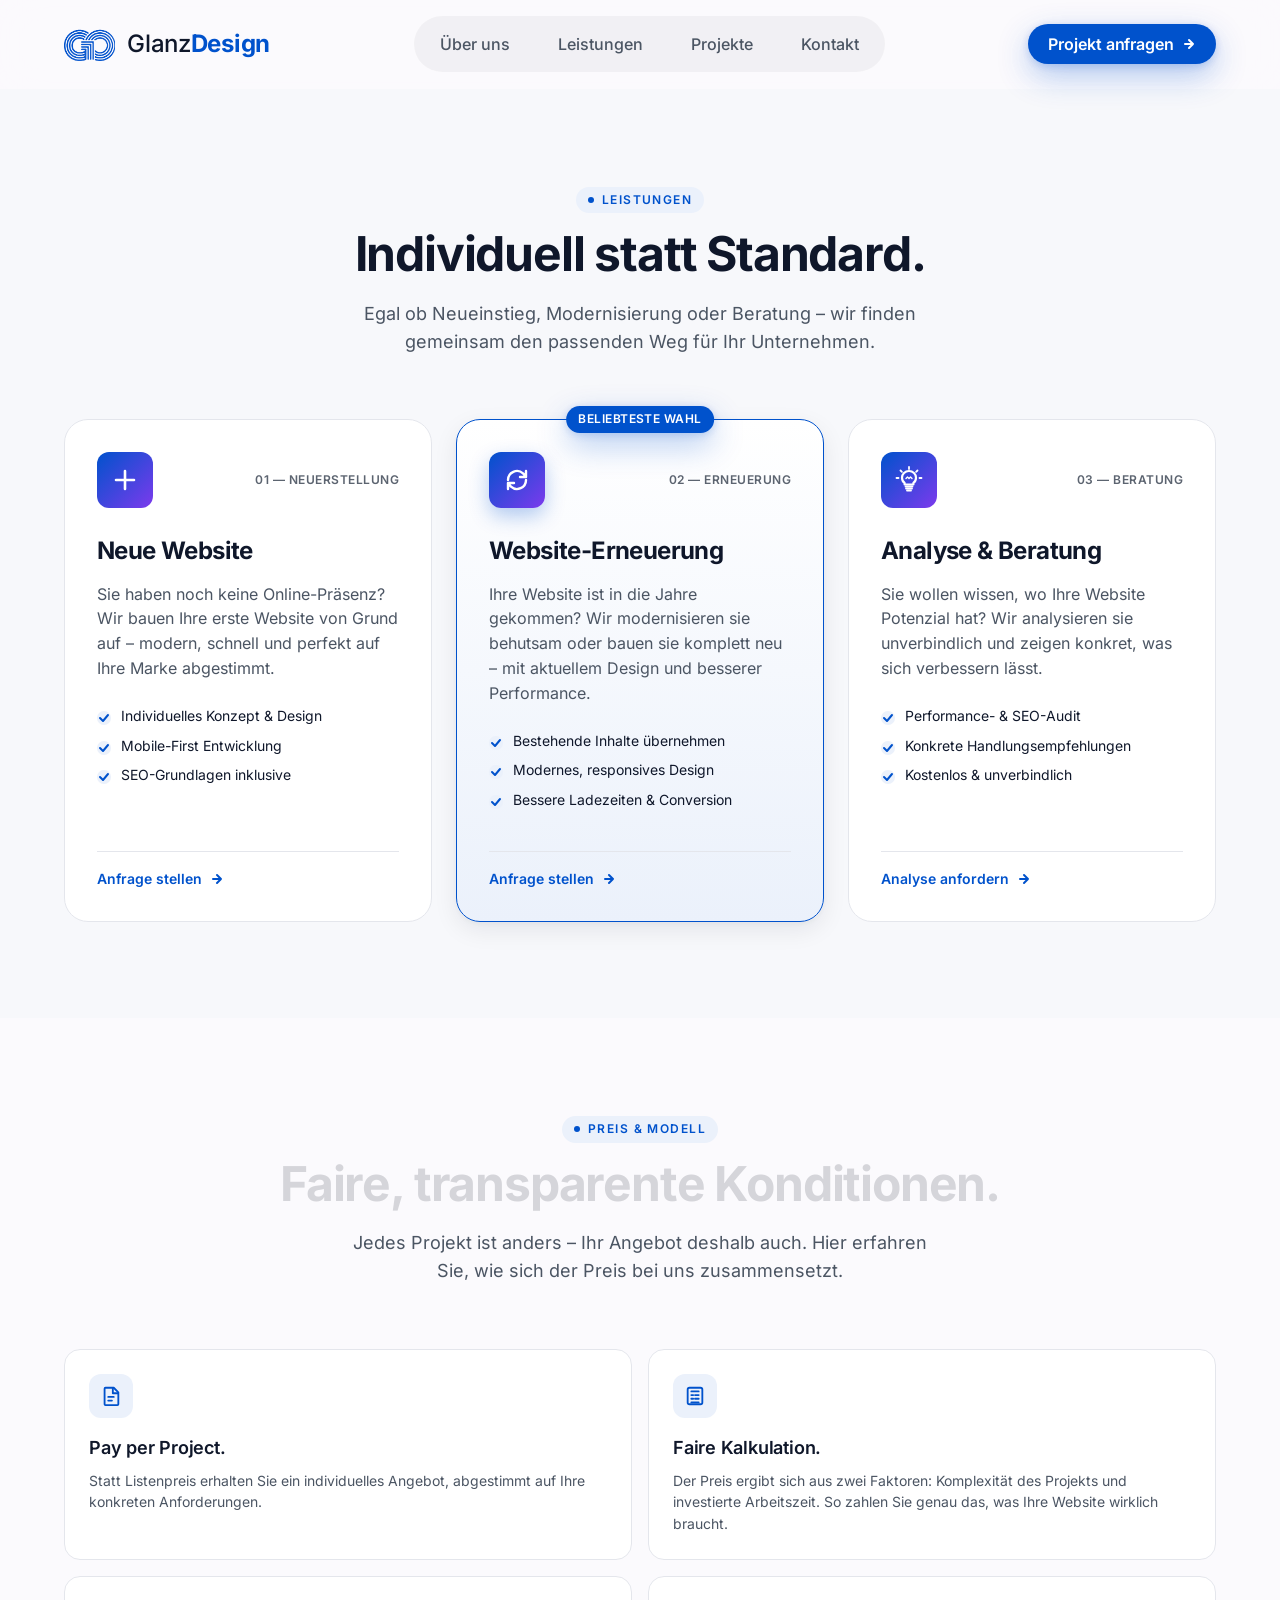
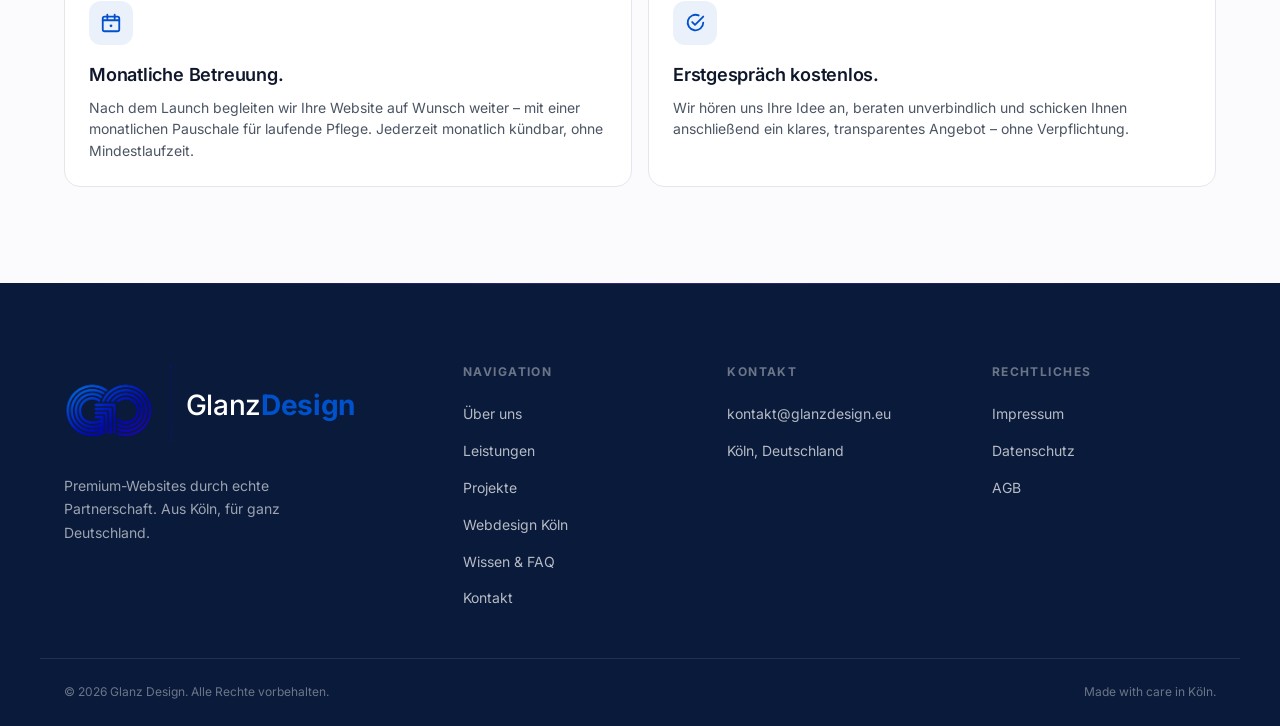
==== leistungen.html @ c3a8ea25 "Mobile-Navi: Burger morpht flüssig zu X (3 Balken), Links blenden ohne Staffelung gemeinsam ein - Bu" ====
<!DOCTYPE html>
<html lang="de">
<head>
    <meta charset="UTF-8">
    <meta name="viewport" content="width=device-width, initial-scale=1.0">
    <meta name="theme-color" content="#0052CC">
    <title>Webdesign-Leistungen aus Köln – Neue Website, Relaunch, Beratung | Glanz Design</title>
    <meta name="description" content="Unsere Leistungen für Ihre Website: Neuerstellung, Erneuerung und Beratung. Webdesign aus Köln, Pay-per-Project mit fairer, transparenter Kalkulation.">
    <link rel="canonical" href="https://glanzdesign.eu/leistungen.html">
    <meta property="og:title" content="Webdesign-Leistungen aus Köln | Glanz Design">
    <meta property="og:description" content="Pay-per-Project Webdesign aus Köln. Individuelle Angebote, faire Kalkulation, monatliche Betreuung nach Launch.">
    <meta property="og:type" content="website">
    <meta property="og:locale" content="de_DE">
    <meta property="og:url" content="https://glanzdesign.eu/leistungen.html">
    <meta property="og:site_name" content="Glanz Design">
    <meta property="og:image" content="https://glanzdesign.eu/assets/images/logo.png">
    <meta name="twitter:card" content="summary">
    <meta name="twitter:title" content="Webdesign-Leistungen aus Köln | Glanz Design">
    <meta name="twitter:image" content="https://glanzdesign.eu/assets/images/logo.png">

    <link rel="preload" as="font" type="font/woff2" href="assets/fonts/inter-latin.woff2" crossorigin>
    <link rel="preload" as="font" type="font/woff2" href="assets/fonts/fraunces-latin.woff2" crossorigin>
    <link rel="icon" type="image/png" href="assets/images/logo.png">
    <link rel="apple-touch-icon" href="assets/images/logo.png">

    <script>
      // Preloader-Skip: hält die Index frei vom is-loading-Flash bei Rück-Navigation.
      try {
        if (sessionStorage.getItem('glanz-preloader-shown') === '1') {
          document.documentElement.classList.add('preloader-skip');
        }
      } catch (_) {}
    </script>

    <link rel="stylesheet" href="assets/css/main.css?v=30">

    <noscript>
        <style>
          .reveal { opacity: 1; transform: none; }
        </style>
    </noscript>

    <script type="application/ld+json">
    {
      "@context": "https://schema.org",
      "@type": "ProfessionalService",
      "@id": "https://glanzdesign.eu/#business",
      "name": "Glanz Design",
      "alternateName": "Glanz Design – Webdesign Köln",
      "url": "https://glanzdesign.eu/",
      "logo": "https://glanzdesign.eu/assets/images/logo.png",
      "image": "https://glanzdesign.eu/assets/images/logo.png",
      "telephone": "+4917673972184",
      "email": "kontakt@glanzdesign.eu",
      "description": "Webdesign-Agentur aus Köln für Restaurants, Arztpraxen, Handwerker und Dienstleister. Wir gestalten Websites, die wirklich funktionieren.",
      "address": {
        "@type": "PostalAddress",
        "streetAddress": "Marsdorfer Str. 34",
        "postalCode": "50858",
        "addressLocality": "Köln",
        "addressRegion": "NRW",
        "addressCountry": "DE"
      },
      "geo": {
        "@type": "GeoCoordinates",
        "latitude": 50.9281,
        "longitude": 6.8392
      },
      "areaServed": [
        { "@type": "City", "name": "Köln" },
        {
          "@type": "GeoCircle",
          "geoMidpoint": { "@type": "GeoCoordinates", "latitude": 50.9375, "longitude": 6.9603 },
          "geoRadius": "40000"
        }
      ],
      "openingHoursSpecification": {
        "@type": "OpeningHoursSpecification",
        "dayOfWeek": ["Monday", "Tuesday", "Wednesday", "Thursday", "Friday"],
        "opens": "08:00",
        "closes": "18:00"
      },
      "founder": { "@type": "Person", "name": "Johann Glanert" },
      "knowsLanguage": "de",
      "priceRange": "€€",
      "knowsAbout": ["Webdesign", "Website-Entwicklung", "Website-Erneuerung", "Responsive Webdesign", "SEO", "Local SEO", "Performance-Optimierung"]
    }
    </script>

    <script type="application/ld+json">
    {
      "@context": "https://schema.org",
      "@type": "BreadcrumbList",
      "itemListElement": [
        { "@type": "ListItem", "position": 1, "name": "Startseite", "item": "https://glanzdesign.eu/" },
        { "@type": "ListItem", "position": 2, "name": "Leistungen", "item": "https://glanzdesign.eu/leistungen.html" }
      ]
    }
    </script>
</head>
<body data-theme-scope data-theme-mode="light">
    <a class="skip-link" href="#main">Zum Inhalt springen</a>

    <!-- HEADER -->
    <header id="site-header" class="site-header" role="banner">
        <div class="shell site-header__inner">
            <a href="index.html#hero" class="site-header__logo" aria-label="Glanz Design – Startseite">
                <span class="site-header__logo-mark" aria-hidden="true">
                    <img src="assets/images/logo-header.png" alt="" width="742" height="697" decoding="async">
                </span>
                <span class="site-header__logo-text">Glanz<strong>Design</strong></span>
            </a>

            <nav class="site-header__nav" aria-label="Hauptnavigation">
                <ul class="site-header__nav-list" role="list">
                    <li><a href="ueber-uns.html" class="site-header__nav-link">Über uns</a></li>
                    <li><a href="leistungen.html" class="site-header__nav-link" aria-current="page">Leistungen</a></li>
                    <li><a href="projekte.html" class="site-header__nav-link">Projekte</a></li>
                    <li><a href="index.html#kontakt" class="site-header__nav-link">Kontakt</a></li>
                </ul>
            </nav>

            <div class="site-header__actions">
                <a href="termin.html" class="btn btn--primary btn--sm">
                    Projekt anfragen
                    <svg width="14" height="14" viewBox="0 0 14 14" fill="none" aria-hidden="true">
                        <path d="M3 7h8m0 0L7 3m4 4l-4 4" stroke="currentColor" stroke-width="2" stroke-linecap="round" stroke-linejoin="round"/>
                    </svg>
                </a>
                <button type="button" class="site-header__hamburger" aria-label="Menü öffnen" aria-expanded="false" aria-controls="mobile-nav">
                    <span class="site-header__hamburger-line" aria-hidden="true"></span>
                    <span class="site-header__hamburger-line" aria-hidden="true"></span>
                    <span class="site-header__hamburger-line" aria-hidden="true"></span>
                </button>
            </div>
        </div>
    </header>

    <nav id="mobile-nav" class="mobile-nav" aria-label="Mobile Navigation" aria-hidden="true">
        <ul class="mobile-nav__list" role="list">
            <li><a href="ueber-uns.html" class="mobile-nav__link">Über uns</a></li>
            <li><a href="leistungen.html" class="mobile-nav__link" aria-current="page">Leistungen</a></li>
            <li><a href="projekte.html" class="mobile-nav__link">Projekte</a></li>
            <li><a href="index.html#kontakt" class="mobile-nav__link">Kontakt</a></li>
            <li><a href="termin.html" class="btn btn--primary mobile-nav__cta">Projekt anfragen</a></li>
        </ul>
    </nav>

    <main id="main">

    <!-- LEISTUNGEN -->
    <section id="leistungen" class="section services">
        <div class="shell">
            <div class="section__header reveal">
                <span class="section__eyebrow">Leistungen</span>
                <h1 class="section__title">Individuell statt Standard.</h1>
                <p class="section__subtitle">
                    Egal ob Neueinstieg, Modernisierung oder Beratung – wir finden gemeinsam
                    den passenden Weg für Ihr Unternehmen.
                </p>
            </div>

            <div class="services__grid">
                <article class="service-card reveal">
                    <div class="service-card__top">
                        <div class="service-card__icon" aria-hidden="true">
                            <svg width="28" height="28" viewBox="0 0 28 28" fill="none">
                                <path d="M14 5 V23 M5 14 H23" stroke="currentColor" stroke-width="2.6" stroke-linecap="round"/>
                            </svg>
                        </div>
                        <span class="service-card__tag">01 — Neuerstellung</span>
                    </div>
                    <h3 class="service-card__title">Neue Website</h3>
                    <p class="service-card__desc">
                        Sie haben noch keine Online-Präsenz? Wir bauen Ihre erste Website
                        von Grund auf – modern, schnell und perfekt auf Ihre Marke abgestimmt.
                    </p>
                    <ul class="service-card__list">
                        <li>Individuelles Konzept &amp; Design</li>
                        <li>Mobile-First Entwicklung</li>
                        <li>SEO-Grundlagen inklusive</li>
                    </ul>
                    <a href="termin.html" class="service-card__link">
                        Anfrage stellen
                        <svg width="14" height="14" viewBox="0 0 14 14" fill="none" aria-hidden="true">
                            <path d="M3 7h8m0 0L7 3m4 4l-4 4" stroke="currentColor" stroke-width="2" stroke-linecap="round" stroke-linejoin="round"/>
                        </svg>
                    </a>
                </article>

                <article class="service-card service-card--featured reveal reveal--delay-1">
                    <div class="service-card__featured-tag">Beliebteste Wahl</div>
                    <div class="service-card__top">
                        <div class="service-card__icon" aria-hidden="true">
                            <svg width="28" height="28" viewBox="0 0 28 28" fill="none">
                                <path d="M5 14a9 9 0 0115-6.7L23 11M23 5v6h-6" stroke="currentColor" stroke-width="2.4" stroke-linecap="round" stroke-linejoin="round"/>
                                <path d="M23 14a9 9 0 01-15 6.7L5 17m0 6v-6h6" stroke="currentColor" stroke-width="2.4" stroke-linecap="round" stroke-linejoin="round"/>
                            </svg>
                        </div>
                        <span class="service-card__tag">02 — Erneuerung</span>
                    </div>
                    <h3 class="service-card__title">Website-Erneuerung</h3>
                    <p class="service-card__desc">
                        Ihre Website ist in die Jahre gekommen? Wir modernisieren sie behutsam
                        oder bauen sie komplett neu – mit aktuellem Design und besserer Performance.
                    </p>
                    <ul class="service-card__list">
                        <li>Bestehende Inhalte übernehmen</li>
                        <li>Modernes, responsives Design</li>
                        <li>Bessere Ladezeiten &amp; Conversion</li>
                    </ul>
                    <a href="termin.html" class="service-card__link">
                        Anfrage stellen
                        <svg width="14" height="14" viewBox="0 0 14 14" fill="none" aria-hidden="true">
                            <path d="M3 7h8m0 0L7 3m4 4l-4 4" stroke="currentColor" stroke-width="2" stroke-linecap="round" stroke-linejoin="round"/>
                        </svg>
                    </a>
                </article>

                <article class="service-card reveal reveal--delay-2">
                    <div class="service-card__top">
                        <div class="service-card__icon" aria-hidden="true">
                            <svg width="28" height="28" viewBox="0 0 28 28" fill="none">
                                <path d="M14 1 V3" stroke="currentColor" stroke-width="1.8" stroke-linecap="round"/>
                                <path d="M5.5 4.5 L6.9 5.9" stroke="currentColor" stroke-width="1.8" stroke-linecap="round"/>
                                <path d="M22.5 4.5 L21.1 5.9" stroke="currentColor" stroke-width="1.8" stroke-linecap="round"/>
                                <path d="M1.5 12 H3.5" stroke="currentColor" stroke-width="1.8" stroke-linecap="round"/>
                                <path d="M26.5 12 H24.5" stroke="currentColor" stroke-width="1.8" stroke-linecap="round"/>
                                <path d="M14 5 C10 5 7 8 7 11.7 C7 14 8 15.8 9.6 17 V18.5 H18.4 V17 C20 15.8 21 14 21 11.7 C21 8 18 5 14 5 Z" stroke="currentColor" stroke-width="2.2" stroke-linejoin="round" stroke-linecap="round"/>
                                <path d="M11 12.5 L12.5 11 L14 12.5 L15.5 11 L17 12.5" stroke="currentColor" stroke-width="1.4" stroke-linecap="round" stroke-linejoin="round"/>
                                <path d="M10.5 20.5 H17.5" stroke="currentColor" stroke-width="1.8" stroke-linecap="round"/>
                                <path d="M11 22.5 H17" stroke="currentColor" stroke-width="1.8" stroke-linecap="round"/>
                                <path d="M12 24.5 H16" stroke="currentColor" stroke-width="1.8" stroke-linecap="round"/>
                            </svg>
                        </div>
                        <span class="service-card__tag">03 — Beratung</span>
                    </div>
                    <h3 class="service-card__title">Analyse &amp; Beratung</h3>
                    <p class="service-card__desc">
                        Sie wollen wissen, wo Ihre Website Potenzial hat? Wir analysieren
                        sie unverbindlich und zeigen konkret, was sich verbessern lässt.
                    </p>
                    <ul class="service-card__list">
                        <li>Performance- &amp; SEO-Audit</li>
                        <li>Konkrete Handlungsempfehlungen</li>
                        <li>Kostenlos &amp; unverbindlich</li>
                    </ul>
                    <a href="termin.html" class="service-card__link">
                        Analyse anfordern
                        <svg width="14" height="14" viewBox="0 0 14 14" fill="none" aria-hidden="true">
                            <path d="M3 7h8m0 0L7 3m4 4l-4 4" stroke="currentColor" stroke-width="2" stroke-linecap="round" stroke-linejoin="round"/>
                        </svg>
                    </a>
                </article>
            </div>
        </div>
    </section>

    <!-- PREIS & MODELL -->
    <section id="preise" class="section about">
        <div class="shell">
            <div class="section__header reveal">
                <span class="section__eyebrow">Preis &amp; Modell</span>
                <h2 class="section__title">Faire, transparente Konditionen.</h2>
                <p class="section__subtitle">
                    Jedes Projekt ist anders – Ihr Angebot deshalb auch. Hier erfahren Sie,
                    wie sich der Preis bei uns zusammensetzt.
                </p>
            </div>

            <ul class="values" role="list">
                <li class="values__item reveal">
                    <div class="values__icon" aria-hidden="true">
                        <svg width="22" height="22" viewBox="0 0 24 24" fill="none">
                            <path d="M6 3h9l5 5v13a1 1 0 0 1-1 1H6a1 1 0 0 1-1-1V4a1 1 0 0 1 1-1z" stroke="currentColor" stroke-width="2" stroke-linejoin="round"/>
                            <path d="M14 3v6h6" stroke="currentColor" stroke-width="2" stroke-linejoin="round"/>
                            <path d="M9 13h6M9 17h4" stroke="currentColor" stroke-width="2" stroke-linecap="round"/>
                        </svg>
                    </div>
                    <h3 class="values__title">Pay per Project.</h3>
                    <p class="values__text">
                        Statt Listenpreis erhalten Sie ein individuelles Angebot, abgestimmt
                        auf Ihre konkreten Anforderungen.
                    </p>
                </li>
                <li class="values__item reveal reveal--delay-1">
                    <div class="values__icon" aria-hidden="true">
                        <svg width="22" height="22" viewBox="0 0 24 24" fill="none">
                            <rect x="4" y="3" width="16" height="18" rx="2" stroke="currentColor" stroke-width="2"/>
                            <path d="M8 7h8M8 11h2M12 11h4M8 15h2M12 15h4M8 19h8" stroke="currentColor" stroke-width="2" stroke-linecap="round"/>
                        </svg>
                    </div>
                    <h3 class="values__title">Faire Kalkulation.</h3>
                    <p class="values__text">
                        Der Preis ergibt sich aus zwei Faktoren: Komplexität des Projekts
                        und investierte Arbeitszeit. So zahlen Sie genau das, was Ihre
                        Website wirklich braucht.
                    </p>
                </li>
                <li class="values__item reveal reveal--delay-1">
                    <div class="values__icon" aria-hidden="true">
                        <svg width="22" height="22" viewBox="0 0 24 24" fill="none">
                            <rect x="3" y="5" width="18" height="16" rx="2" stroke="currentColor" stroke-width="2"/>
                            <path d="M3 9h18M8 3v4M16 3v4" stroke="currentColor" stroke-width="2" stroke-linecap="round"/>
                            <circle cx="12" cy="15" r="1.5" fill="currentColor"/>
                        </svg>
                    </div>
                    <h3 class="values__title">Monatliche Betreuung.</h3>
                    <p class="values__text">
                        Nach dem Launch begleiten wir Ihre Website auf Wunsch weiter – mit
                        einer monatlichen Pauschale für laufende Pflege. Jederzeit monatlich
                        kündbar, ohne Mindestlaufzeit.
                    </p>
                </li>
                <li class="values__item reveal reveal--delay-2">
                    <div class="values__icon" aria-hidden="true">
                        <svg width="22" height="22" viewBox="0 0 24 24" fill="none">
                            <path d="M21 11.5a8.5 8.5 0 1 1-5-7.75" stroke="currentColor" stroke-width="2" stroke-linecap="round"/>
                            <path d="M9 11l3 3 9-9" stroke="currentColor" stroke-width="2" stroke-linecap="round" stroke-linejoin="round"/>
                        </svg>
                    </div>
                    <h3 class="values__title">Erstgespräch kostenlos.</h3>
                    <p class="values__text">
                        Wir hören uns Ihre Idee an, beraten unverbindlich und schicken Ihnen
                        anschließend ein klares, transparentes Angebot – ohne Verpflichtung.
                    </p>
                </li>
            </ul>
        </div>
    </section>

    </main>

    <!-- FOOTER -->
    <footer id="site-footer" class="site-footer" role="contentinfo">
        <div class="shell site-footer__inner">
            <div class="site-footer__brand">
                <a href="index.html#hero" class="site-header__logo site-header__logo--footer" aria-label="Glanz Design – Startseite">
                    <span class="site-header__logo-mark" aria-hidden="true">
                        <img src="assets/images/logo.png" alt="" width="975" height="747" decoding="async">
                    </span>
                    <span class="site-header__logo-text">Glanz<strong>Design</strong></span>
                </a>
                <p class="site-footer__tagline">
                    Premium-Websites durch echte Partnerschaft. Aus Köln, für ganz Deutschland.
                </p>
            </div>

            <nav class="site-footer__nav" aria-label="Footer Navigation">
                <h3 class="site-footer__heading">Navigation</h3>
                <ul class="site-footer__list">
                    <li><a href="ueber-uns.html" class="site-footer__link">Über uns</a></li>
                    <li><a href="leistungen.html" class="site-footer__link">Leistungen</a></li>
                    <li><a href="projekte.html" class="site-footer__link">Projekte</a></li>
                    <li><a href="webdesign-koeln.html" class="site-footer__link">Webdesign Köln</a></li>
                    <li><a href="wissen.html" class="site-footer__link">Wissen &amp; FAQ</a></li>
                    <li><a href="index.html#kontakt" class="site-footer__link">Kontakt</a></li>
                </ul>
            </nav>

            <div class="site-footer__contact">
                <h3 class="site-footer__heading">Kontakt</h3>
                <ul class="site-footer__list">
                    <li>
                        <a href="mailto:kontakt@glanzdesign.eu" class="site-footer__link">
                            kontakt@glanzdesign.eu
                        </a>
                    </li>
                    <li><span class="site-footer__text">Köln, Deutschland</span></li>
                </ul>
            </div>

            <div class="site-footer__legal-col">
                <h3 class="site-footer__heading">Rechtliches</h3>
                <ul class="site-footer__list">
                    <li><a href="legal/impressum.html" class="site-footer__link">Impressum</a></li>
                    <li><a href="legal/datenschutz.html" class="site-footer__link">Datenschutz</a></li>
                    <li><a href="legal/agb.html" class="site-footer__link">AGB</a></li>
                </ul>
            </div>
        </div>

        <div class="site-footer__bottom">
            <div class="shell site-footer__bottom-inner">
                <p class="site-footer__copyright">
                    &copy; <span id="footer-year"></span> Glanz Design. Alle Rechte vorbehalten.
                </p>
                <p class="site-footer__credit">
                    Made with care in Köln.
                </p>
            </div>
        </div>
    </footer>

    <script src="assets/js/lenis.min.js?v=1" defer></script>
    <script src="assets/js/site.js?v=21" defer></script>
</body>
</html>
---- assets/css/main.css ----
/* ═══════════════════════════════════════════════════════════════════════ */
/* GLANZ DESIGN – Main Stylesheet                                          */
/* ═══════════════════════════════════════════════════════════════════════ */

/* Self-hosted fonts (DSGVO: keine externe Google-Fonts-Anbindung). */
@font-face {
  font-family: 'Inter';
  font-style: normal;
  font-weight: 100 900;
  font-display: swap;
  src: url('../fonts/inter-latin.woff2') format('woff2');
  unicode-range: U+0000-00FF, U+0131, U+0152-0153, U+02BB-02BC, U+02C6, U+02DA, U+02DC, U+0304, U+0308, U+0329, U+2000-206F, U+20AC, U+2122, U+2191, U+2193, U+2212, U+2215, U+FEFF, U+FFFD;
}
@font-face {
  font-family: 'Fraunces';
  font-style: normal;
  font-weight: 100 900;
  font-display: swap;
  src: url('../fonts/fraunces-latin.woff2') format('woff2');
  unicode-range: U+0000-00FF, U+0131, U+0152-0153, U+02BB-02BC, U+02C6, U+02DA, U+02DC, U+0304, U+0308, U+0329, U+2000-206F, U+20AC, U+2122, U+2191, U+2193, U+2212, U+2215, U+FEFF, U+FFFD;
}

:root {
  /* Brand Colors (OKLCH-tuned, fallback hex) */
  --color-blue:           #0052CC;
  --color-blue-400:       #2D7FF9;
  --color-blue-600:       #003D99;
  --color-blue-700:       #002F77;
  --color-blue-deep:      #0A1A3A;
  --color-blue-50:        #EBF1FB;
  --color-blue-100:       #D6E4F7;
  --color-purple:         #7C3AED;
  --color-purple-light:   #A78BFA;
  --color-purple-50:      #F4F0FE;

  /* Neutrals (slightly tinted toward brand) */
  --color-white:          #FFFFFF;
  --color-paper:          #FBFAFD;     /* warm off-white tint */
  --color-cream:          #F5F2EE;     /* subtle, used in cards */
  --color-grey-50:        #F7F8FB;
  --color-grey-100:       #F0F1F5;
  --color-grey-200:       #E4E6EC;
  --color-grey-300:       #C8CCD6;
  --color-grey-400:       #A0A6B5;
  --color-grey-500:       #6B7280;
  --color-grey-600:       #4B5563;
  --color-grey-800:       #1F2937;
  --color-grey-900:       #0F172A;

  /* Semantic Tokens */
  --bg-page:              var(--color-paper);
  --bg-elevated:          var(--color-white);
  --bg-dark:              var(--color-blue-deep);
  --bg-subtle:            var(--color-grey-50);
  --text-primary:         var(--color-grey-900);
  --text-secondary:       var(--color-grey-600);
  --text-muted:           #5C6470; /* WCAG AA-sicher (~5.6:1 auf bg-page), bewusst dunkler als grey-500 */
  --text-inverse:         var(--color-white);
  --border-color:         var(--color-grey-200);
  --border-strong:        var(--color-grey-300);
  --focus-ring:           0 0 0 3px rgba(0, 82, 204, 0.30);

  /* Typography */
  --font-sans:    'Inter', system-ui, -apple-system, BlinkMacSystemFont, 'Segoe UI', sans-serif;
  --font-serif:   'Fraunces', 'Iowan Old Style', 'Apple Garamond', 'Baskerville', serif;

  --text-xs:      0.75rem;     /* 12px */
  --text-sm:      0.875rem;    /* 14px */
  --text-base:    1rem;        /* 16px */
  --text-lg:      1.125rem;    /* 18px */
  --text-xl:      1.25rem;     /* 20px */
  --text-2xl:     1.5rem;      /* 24px */
  --text-3xl:     1.875rem;    /* 30px */
  --text-4xl:     2.25rem;     /* 36px */
  --text-5xl:     3rem;        /* 48px */
  --text-6xl:     3.75rem;     /* 60px */
  --text-7xl:     4.5rem;      /* 72px */
  --text-display: clamp(2.75rem, 6vw, 5.25rem);

  --fw-regular:   400;
  --fw-medium:    500;
  --fw-semibold:  600;
  --fw-bold:      700;
  --fw-extrabold: 800;

  --lh-tight:     1.05;
  --lh-snug:      1.25;
  --lh-normal:    1.55;
  --lh-relaxed:   1.7;

  --tracking-tight:  -0.025em;
  --tracking-snug:   -0.012em;
  --tracking-wide:    0.04em;
  --tracking-wider:   0.12em;

  /* Spacing (8px grid) */
  --space-1:   0.25rem;
  --space-2:   0.5rem;
  --space-3:   0.75rem;
  --space-4:   1rem;
  --space-5:   1.25rem;
  --space-6:   1.5rem;
  --space-8:   2rem;
  --space-10:  2.5rem;
  --space-12:  3rem;
  --space-16:  4rem;
  --space-20:  5rem;
  --space-24:  6rem;
  --space-32:  8rem;

  /* Layout */
  --shell-width:        1200px;
  --shell-padding:      var(--space-6);
  --header-height:      5.5rem;

  /* Borders */
  --radius-sm:          0.5rem;
  --radius-md:          0.75rem;
  --radius-lg:          1rem;
  --radius-xl:          1.5rem;
  --radius-2xl:         2rem;
  --radius-full:        9999px;

  /* Shadows (warm, layered) */
  --shadow-xs:   0 1px 2px rgba(15, 23, 42, 0.06);
  --shadow-sm:   0 2px 4px rgba(15, 23, 42, 0.05), 0 1px 2px rgba(15, 23, 42, 0.04);
  --shadow-md:   0 8px 24px rgba(15, 23, 42, 0.08), 0 2px 6px rgba(15, 23, 42, 0.04);
  --shadow-lg:   0 20px 40px rgba(15, 23, 42, 0.10), 0 4px 12px rgba(15, 23, 42, 0.05);
  --shadow-xl:   0 32px 64px rgba(15, 23, 42, 0.14), 0 8px 24px rgba(15, 23, 42, 0.06);
  --shadow-blue: 0 12px 32px rgba(0, 82, 204, 0.30), 0 2px 8px rgba(0, 82, 204, 0.20);
  --shadow-blue-lg: 0 20px 50px rgba(0, 82, 204, 0.38);
  --shadow-blue-glow: 0 0 0 4px rgba(45, 127, 249, 0.18), 0 14px 36px rgba(45, 127, 249, 0.50), 0 0 60px rgba(45, 127, 249, 0.55);

  /* Easing */
  --ease-out-quart: cubic-bezier(0.165, 0.84, 0.44, 1);
  --ease-out-expo:  cubic-bezier(0.19, 1, 0.22, 1);
  --ease-spring:    cubic-bezier(0.34, 1.56, 0.64, 1);

  --transition-fast:    180ms var(--ease-out-quart);
  --transition-base:    300ms var(--ease-out-quart);
  --transition-slow:    600ms var(--ease-out-expo);
}

/* ─────────────────────────────────────────────────────────────────────── */
/* RESET & BASE                                                            */
/* ─────────────────────────────────────────────────────────────────────── */

*, *::before, *::after {
  box-sizing: border-box;
  margin: 0;
  padding: 0;
}

html {
  scroll-behavior: smooth;
  -webkit-text-size-adjust: 100%;
  scroll-padding-top: var(--header-height);
}

body {
  font-family: var(--font-sans);
  font-size: var(--text-base);
  line-height: var(--lh-normal);
  color: var(--text-primary);
  background: var(--bg-page);
  -webkit-font-smoothing: antialiased;
  -moz-osx-font-smoothing: grayscale;
  font-feature-settings: 'cv02', 'cv03', 'cv04', 'cv11';
  overflow-x: hidden;
}

img, video, svg {
  max-width: 100%;
  height: auto;
  display: block;
}

a {
  color: inherit;
  text-decoration: none;
}

ul, ol {
  list-style: none;
}

button {
  font-family: inherit;
  cursor: pointer;
  border: none;
  background: none;
  color: inherit;
}

:focus-visible {
  outline: none;
  box-shadow: var(--focus-ring);
  border-radius: var(--radius-sm);
}

.skip-link {
  position: absolute;
  left: -9999px;
  top: 0;
  padding: var(--space-3) var(--space-4);
  background: var(--color-blue);
  color: white;
  border-radius: 0 0 var(--radius-md) 0;
  z-index: 1000;
  font-weight: var(--fw-semibold);
}

.skip-link:focus {
  left: 0;
}

/* ─────────────────────────────────────────────────────────────────────── */
/* PRELOADER                                                               */
/* ─────────────────────────────────────────────────────────────────────── */

.preloader {
  position: fixed;
  inset: 0;
  z-index: 9999;
  display: flex;
  align-items: center;
  justify-content: center;
  background: var(--bg-page);
  overflow: hidden;
  opacity: 1;
  visibility: visible;
  transition: opacity 900ms var(--ease-out-quart), visibility 0s linear 900ms;
}

.preloader__bg {
  position: absolute;
  inset: -10%;
  background:
    radial-gradient(circle at 22% 32%, rgba(0, 82, 204, 0.09), transparent 55%),
    radial-gradient(circle at 78% 68%, rgba(124, 58, 237, 0.09), transparent 55%);
  filter: blur(40px);
  animation: preloader-drift 7s ease-in-out infinite alternate;
  will-change: transform;
}

@keyframes preloader-drift {
  0%   { transform: translate3d(0, 0, 0) scale(1); }
  100% { transform: translate3d(-3%, -2%, 0) scale(1.06); }
}

.preloader__brand {
  position: relative;
  z-index: 1;
  display: inline-flex;
  align-items: baseline;
  font-family: var(--font-sans);
  font-size: clamp(2.25rem, 6.5vw, 4rem);
  font-weight: var(--fw-medium);
  letter-spacing: var(--tracking-snug);
  color: var(--text-primary);
  white-space: nowrap;
}

.preloader__brand-glanz {
  font-weight: var(--fw-medium);
  color: var(--text-primary);
}

.preloader__brand-design {
  font-weight: var(--fw-bold);
  color: var(--color-blue);
}

.preloader__char {
  display: inline-block;
  opacity: 0;
  transform: translateY(10px);
  animation: preloader-char-in 750ms var(--ease-out-expo) both;
  will-change: opacity, transform;
}

@keyframes preloader-char-in {
  to { opacity: 1; transform: translateY(0); }
}

.preloader__brand-glanz  .preloader__char:nth-child(1) { animation-delay: 100ms; }
.preloader__brand-glanz  .preloader__char:nth-child(2) { animation-delay: 200ms; }
.preloader__brand-glanz  .preloader__char:nth-child(3) { animation-delay: 300ms; }
.preloader__brand-glanz  .preloader__char:nth-child(4) { animation-delay: 400ms; }
.preloader__brand-glanz  .preloader__char:nth-child(5) { animation-delay: 500ms; }
.preloader__brand-design .preloader__char:nth-child(1) { animation-delay: 620ms; }
.preloader__brand-design .preloader__char:nth-child(2) { animation-delay: 720ms; }
.preloader__brand-design .preloader__char:nth-child(3) { animation-delay: 820ms; }
.preloader__brand-design .preloader__char:nth-child(4) { animation-delay: 920ms; }
.preloader__brand-design .preloader__char:nth-child(5) { animation-delay: 1020ms; }
.preloader__brand-design .preloader__char:nth-child(6) { animation-delay: 1120ms; }

/* Body lock + content hide while loader is up */
body.is-loading {
  overflow: hidden;
}

body.is-loading > main,
body.is-loading > .site-header {
  opacity: 0;
}

/* Loader fade-out */
body.is-loaded .preloader {
  opacity: 0;
  visibility: hidden;
  pointer-events: none;
}

/* Hero choreography revealed after loader */
body.is-loaded .hero__content,
body.is-loaded .hero__visual {
  opacity: 1;
  transform: none;
}

body.is-loaded .site-header,
body.is-loaded .hero__badge,
body.is-loaded .hero__headline,
body.is-loaded .hero__subline,
body.is-loaded .hero__actions {
  animation: preloader-stage-in 1500ms var(--ease-out-expo) both;
}

body.is-loaded .hero__visual {
  animation: preloader-stage-in-visual 1700ms var(--ease-out-expo) both;
}

body.is-loaded .site-header     { animation-delay:  80ms; }
body.is-loaded .hero__badge     { animation-delay: 160ms; }
body.is-loaded .hero__headline  { animation-delay: 260ms; }
body.is-loaded .hero__subline   { animation-delay: 360ms; }
body.is-loaded .hero__actions   { animation-delay: 460ms; }
body.is-loaded .hero__visual    { animation-delay: 160ms; }

@keyframes preloader-stage-in {
  from { opacity: 0; transform: translateY(12px); }
  to   { opacity: 1; transform: translateY(0); }
}

@keyframes preloader-stage-in-visual {
  from { opacity: 0; transform: scale(0.975); }
  to   { opacity: 1; transform: scale(1); }
}

/* Reduced motion: present without animation */
@media (prefers-reduced-motion: reduce) {
  .preloader__bg { animation: none; }
  .preloader__char {
    animation: none;
    opacity: 1;
    transform: none;
  }
  .preloader { transition: opacity 200ms linear, visibility 0s linear 200ms; }
  body.is-loaded .site-header,
  body.is-loaded .hero__badge,
  body.is-loaded .hero__headline,
  body.is-loaded .hero__subline,
  body.is-loaded .hero__actions,
  body.is-loaded .hero__visual {
    animation: none;
  }
}

/* Preloader-Skip bei interner Navigation zur Index
   (gesetzt vom Inline-Skript im <head>, wenn sessionStorage 'glanz-preloader-shown' = '1').
   Verhindert den is-loading-Flash, damit der View-Transition-Snapshot der neuen Seite
   sofort sichtbaren Content zeigt. */
html.preloader-skip body.is-loading {
  overflow: visible;
}
html.preloader-skip body.is-loading > main,
html.preloader-skip body.is-loading > .site-header {
  opacity: 1;
}
html.preloader-skip .preloader {
  display: none !important;
}

/* ═══════════════════════════════════════════════════════════════════════ */
/* MODULE: VIEW TRANSITIONS (Cross-Document, MPA)                          */
/* Native Browser-API für app-artige Seitenübergänge.                      */
/* Unterstützt: Chrome/Edge 126+, Safari 18.2+. Firefox/ältere: silent     */
/* Fallback (kein Transition, kein Bruch).                                 */
/* ═══════════════════════════════════════════════════════════════════════ */

@view-transition {
  navigation: auto;
}

/* Root-Übergang: subtiler Crossfade, schnell genug für Premium-Wirkung,
   langsam genug um wahrgenommen zu werden. */
::view-transition-old(root),
::view-transition-new(root) {
  animation-duration: 320ms;
  animation-timing-function: cubic-bezier(0.32, 0.72, 0, 1);
}

::view-transition-old(root) {
  animation-name: vt-fade-out;
}
::view-transition-new(root) {
  animation-name: vt-fade-in;
}

@keyframes vt-fade-out {
  to   { opacity: 0; }
}
@keyframes vt-fade-in {
  from { opacity: 0; }
}

/* Persistente Identitäten: Header, Logo, Primary-CTA und Footer
   bekommen ihre eigenen Transitionen. Da sie auf allen Seiten identisch
   positioniert sind, „bleiben" sie visuell stehen statt zu crossfaden –
   das erzeugt das App-Gefühl. */
.site-header        { view-transition-name: vt-header; }
.site-header__logo  { view-transition-name: vt-logo; }
.site-footer        { view-transition-name: vt-footer; }

/* Header-CTA (nur im Header-Action-Slot, nicht auf der Mobile-Nav-Variante,
   damit es keine Doppel-Identität gibt). */
.site-header__actions .btn--primary { view-transition-name: vt-cta-primary; }

/* Identitäten leicht eingeblendet halten (kein Springen, falls Größen
   minimal differieren zwischen Seiten). */
::view-transition-old(vt-header),
::view-transition-new(vt-header),
::view-transition-old(vt-logo),
::view-transition-new(vt-logo),
::view-transition-old(vt-cta-primary),
::view-transition-new(vt-cta-primary),
::view-transition-old(vt-footer),
::view-transition-new(vt-footer) {
  animation-duration: 320ms;
  animation-timing-function: cubic-bezier(0.32, 0.72, 0, 1);
}

/* Mobile-Nav-Overlay sollte nicht im Snapshot gefangen werden.
   Falls beim Klick-Zeitpunkt geöffnet, wird es per JS vor der Navigation
   geschlossen; zusätzlich: kein view-transition-name → wird mit root
   gecrossfaded und stört nicht. */

/* Reduced Motion: View Transitions komplett deaktivieren. */
@media (prefers-reduced-motion: reduce) {
  ::view-transition-group(*),
  ::view-transition-old(*),
  ::view-transition-new(*) {
    animation: none !important;
  }
}

/* ─────────────────────────────────────────────────────────────────────── */
/* LAYOUT UTILITIES                                                        */
/* ─────────────────────────────────────────────────────────────────────── */

.shell {
  width: 100%;
  max-width: var(--shell-width);
  margin-inline: auto;
  padding-inline: var(--shell-padding);
}

.section {
  padding-block: var(--space-24);
  position: relative;
}

@media (max-width: 768px) {
  .section {
    padding-block: var(--space-16);
  }
}

.section__header {
  text-align: center;
  max-width: 720px;
  margin-inline: auto;
  margin-bottom: var(--space-16);
}

.section__eyebrow {
  display: inline-flex;
  align-items: center;
  gap: var(--space-2);
  font-size: var(--text-xs);
  font-weight: var(--fw-semibold);
  letter-spacing: var(--tracking-wider);
  text-transform: uppercase;
  color: var(--color-blue);
  margin-bottom: var(--space-4);
  padding: var(--space-1) var(--space-3);
  background: var(--color-blue-50);
  border-radius: var(--radius-full);
}

.section__eyebrow::before {
  content: '';
  width: 6px;
  height: 6px;
  border-radius: 50%;
  background: var(--color-blue);
}

.section__title {
  font-family: var(--font-sans);
  font-size: clamp(var(--text-3xl), 4.5vw, var(--text-5xl));
  font-weight: var(--fw-bold);
  line-height: var(--lh-tight);
  letter-spacing: var(--tracking-tight);
  color: var(--text-primary);
}

.section__subtitle {
  margin-top: var(--space-5);
  font-size: var(--text-lg);
  color: var(--text-secondary);
  line-height: var(--lh-normal);
  max-width: 600px;
  margin-inline: auto;
}

.text-gradient-divider {
  display: inline-block;
  width: 0.6em;
  height: 0.06em;
  vertical-align: middle;
  background: linear-gradient(90deg, var(--color-blue), var(--color-purple));
  border-radius: var(--radius-full);
  margin: 0 0.18em;
}

/* ─────────────────────────────────────────────────────────────────────── */
/* BUTTONS                                                                 */
/* ─────────────────────────────────────────────────────────────────────── */

.btn {
  display: inline-flex;
  align-items: center;
  justify-content: center;
  gap: var(--space-2);
  padding: var(--space-3) var(--space-6);
  font-size: var(--text-base);
  font-weight: var(--fw-semibold);
  line-height: 1;
  letter-spacing: -0.005em;
  border-radius: var(--radius-full);
  transition: background var(--transition-fast),
              transform var(--transition-fast),
              box-shadow var(--transition-fast),
              color var(--transition-fast),
              border-color var(--transition-fast);
  white-space: nowrap;
  text-decoration: none;
  cursor: pointer;
  user-select: none;
}

.btn:hover {
  transform: translateY(-2px);
}

.btn:active {
  transform: translateY(0);
}

.btn--primary {
  background: var(--color-blue);
  color: var(--color-white);
  box-shadow: var(--shadow-blue);
}

.btn--primary:hover {
  background: var(--color-blue-400);
  box-shadow: var(--shadow-blue-glow);
}

.btn--outline {
  background: transparent;
  color: var(--color-blue);
  border: 1.5px solid var(--color-blue);
}

.btn--outline:hover {
  background: var(--color-blue);
  color: var(--color-white);
}

.btn--ghost {
  background: transparent;
  color: var(--text-primary);
  border: 1.5px solid var(--border-strong);
}

.btn--ghost:hover {
  background: var(--text-primary);
  color: var(--color-white);
  border-color: var(--text-primary);
}

.btn--sm {
  padding: var(--space-3) var(--space-5);
  font-size: var(--text-base);
}

.btn--lg {
  padding: var(--space-4) var(--space-8);
  font-size: var(--text-lg);
}

.btn svg {
  transition: transform var(--transition-fast);
}

.btn:hover svg {
  transform: translateX(2px);
}

/* ─────────────────────────────────────────────────────────────────────── */
/* HEADER                                                                  */
/* ─────────────────────────────────────────────────────────────────────── */

.site-header {
  position: sticky;
  top: 0;
  z-index: 100;
  background: rgba(251, 250, 253, 0.85);
  backdrop-filter: saturate(180%) blur(20px);
  -webkit-backdrop-filter: saturate(180%) blur(20px);
  border-bottom: 1px solid transparent;
  transition: background var(--transition-base),
              border-color var(--transition-base),
              box-shadow var(--transition-base);
}

.site-header--scrolled {
  background: rgba(255, 255, 255, 0.92);
  border-bottom-color: var(--border-color);
  box-shadow: var(--shadow-sm);
}

.site-header__inner {
  display: flex;
  align-items: center;
  justify-content: space-between;
  height: var(--header-height);
  gap: var(--space-6);
}

.site-header__logo {
  display: inline-flex;
  align-items: center;
  gap: var(--space-3);
  text-decoration: none;
  flex-shrink: 0;
  transition: opacity var(--transition-fast);
}

.site-header__logo:hover {
  opacity: 0.85;
}

.site-header__logo-mark {
  display: inline-flex;
  align-items: center;
  height: 48px;
  flex-shrink: 0;
}

.site-header__logo-mark svg,
.site-header__logo-mark img {
  height: 100%;
  width: auto;
  display: block;
}

/* Header-Logo: minimal nach oben, damit es optisch auf einer Linie mit
   "GlanzDesign" sitzt (Footer-Logo bleibt unverändert). */
.site-header .site-header__logo-mark img {
  transform: translateY(-2px);
}

.site-header__logo-text {
  font-size: 1.5rem;
  font-weight: var(--fw-medium);
  color: var(--text-primary);
  letter-spacing: var(--tracking-snug);
  white-space: nowrap;
}

.site-header__logo-text strong {
  font-weight: var(--fw-bold);
  color: var(--color-blue);
}

.site-header__nav {
  display: none;
  flex: 1;
  justify-content: center;
}

.site-header__nav-list {
  display: flex;
  gap: var(--space-2);
  background: rgba(15, 23, 42, 0.04);
  padding: 6px;
  border-radius: var(--radius-full);
}

.site-header__nav-link {
  position: relative;
  display: inline-block;
  padding: 10px var(--space-5);
  font-size: var(--text-base);
  font-weight: var(--fw-medium);
  color: var(--text-secondary);
  border-radius: var(--radius-full);
  transition: color var(--transition-fast),
              background var(--transition-fast),
              box-shadow var(--transition-fast),
              transform var(--transition-fast);
}

.site-header__nav-link:hover {
  color: var(--text-primary);
  background: var(--color-white);
  box-shadow: 0 4px 12px rgba(15, 23, 42, 0.08), 0 1px 2px rgba(15, 23, 42, 0.04);
  transform: translateY(-1px);
}

.site-header__actions {
  display: flex;
  align-items: center;
  gap: var(--space-3);
  flex-shrink: 0;
}

.site-header__hamburger {
  display: none;
  position: relative;
  width: 44px;
  height: 44px;
  padding: 0;
  border-radius: var(--radius-md);
  transition: background var(--transition-fast);
}

.site-header__hamburger:hover {
  background: rgba(15, 23, 42, 0.04);
}

/* Drei Balken, die beim Öffnen flüssig zu einem X morphen: der obere und
   untere Balken rotieren in die Mitte (±45°), der mittlere blendet aus.
   Ein echter Morph (nicht zwei gecrossfadete Icons) → wirkt wie auf den
   meisten guten Seiten. GPU-compositiert (nur transform/opacity). */
.site-header__hamburger-line {
  position: absolute;
  left: 50%;
  top: 50%;
  width: 24px;
  height: 2px;
  background: var(--text-primary);
  border-radius: 2px;
  transform: translate(-50%, -50%);
  transition:
    transform 360ms cubic-bezier(0.22, 1, 0.36, 1),
    opacity 200ms ease;
}
.site-header__hamburger-line:nth-child(1) { transform: translate(-50%, calc(-50% - 7px)); }
.site-header__hamburger-line:nth-child(3) { transform: translate(-50%, calc(-50% + 7px)); }

.site-header__hamburger[aria-expanded="true"] .site-header__hamburger-line:nth-child(1) {
  transform: translate(-50%, -50%) rotate(45deg);
}
.site-header__hamburger[aria-expanded="true"] .site-header__hamburger-line:nth-child(2) {
  opacity: 0;
  transform: translate(-50%, -50%) scaleX(0.2);
}
.site-header__hamburger[aria-expanded="true"] .site-header__hamburger-line:nth-child(3) {
  transform: translate(-50%, -50%) rotate(-45deg);
}

/* Mobile-Nav als Vollbild-Overlay (unterhalb des Headers).
   Wenn der User auf das Menü-Symbol klickt, deckt das Overlay die komplette
   restliche Viewport-Fläche ab — er sieht nur noch Über uns / Leistungen /
   Projekte / Kontakt + CTA. Design bewusst minimal gehalten.
   Motion: Sanfter Slide-Down vom Header herab (translateY -10px → 0) + Fade.
   visibility wird beim Schließen verzögert, damit die Fade-Out-Phase
   nicht hart "weggeknipst" wird. */
.mobile-nav {
  position: fixed;
  top: var(--header-height);
  left: 0;
  right: 0;
  bottom: 0;
  background: var(--color-white);
  padding: var(--space-8) var(--space-6);
  opacity: 0;
  visibility: hidden;
  transform: translate3d(0, -10px, 0);
  will-change: opacity, transform;
  transition:
    opacity 260ms cubic-bezier(0.22, 1, 0.36, 1),
    transform 260ms cubic-bezier(0.22, 1, 0.36, 1),
    visibility 0s linear 260ms;
  z-index: 50;
  overflow-y: auto;
}

.mobile-nav--open {
  opacity: 1;
  visibility: visible;
  transform: translate3d(0, 0, 0);
  transition:
    opacity 280ms cubic-bezier(0.22, 1, 0.36, 1),
    transform 320ms cubic-bezier(0.22, 1, 0.36, 1),
    visibility 0s linear 0s;
}

.mobile-nav__list {
  display: flex;
  flex-direction: column;
  gap: var(--space-2);
}

.mobile-nav__link {
  display: block;
  padding: var(--space-5) var(--space-2);
  font-size: var(--text-2xl);
  font-weight: var(--fw-medium);
  color: var(--text-primary);
  border-bottom: 1px solid var(--border-color);
  transition: color var(--transition-fast);
}

.mobile-nav__link:hover {
  color: var(--color-blue);
}

.mobile-nav__cta {
  width: 100%;
  margin-top: var(--space-8);
  font-size: var(--text-lg);
}

/* Links + CTA blenden GEMEINSAM mit dem Panel ein — keine Staffelung mehr
   (das frühere "Ding-Ding-Ding" wirkte abgehackt). Das Panel gleitet als
   Einheit herein, der Inhalt faded geschlossen kurz danach mit. */
.mobile-nav__link,
.mobile-nav__cta {
  opacity: 0;
  transition:
    opacity 260ms cubic-bezier(0.22, 1, 0.36, 1),
    color var(--transition-fast),
    background var(--transition-fast),
    box-shadow var(--transition-fast);
}

.mobile-nav--open .mobile-nav__link,
.mobile-nav--open .mobile-nav__cta {
  opacity: 1;
  transition-delay: 60ms;
}

@media (min-width: 901px) {
  .site-header__nav { display: flex; }
  .site-header__hamburger { display: none; }
  .mobile-nav { display: none; }
}

@media (max-width: 900px) {
  .site-header__nav { display: none; }
  .site-header__hamburger { display: flex; }
  .site-header__actions .btn--primary { display: none; }
}

/* ─────────────────────────────────────────────────────────────────────── */
/* HERO                                                                    */
/* ─────────────────────────────────────────────────────────────────────── */

.hero {
  position: relative;
  padding-block: var(--space-24) var(--space-20);
  overflow: hidden;
}

.hero__bg {
  position: absolute;
  inset: 0;
  z-index: 0;
  pointer-events: none;
}

.hero__orb {
  position: absolute;
  border-radius: 50%;
  filter: blur(90px);
  opacity: 0.55;
}

.hero__orb--blue {
  width: 540px;
  height: 540px;
  background: radial-gradient(circle, rgba(0, 82, 204, 0.45) 0%, transparent 70%);
  top: -160px;
  right: -120px;
}

.hero__orb--purple {
  width: 460px;
  height: 460px;
  background: radial-gradient(circle, rgba(124, 58, 237, 0.40) 0%, transparent 70%);
  bottom: -120px;
  left: -60px;
}

.hero__grid {
  position: absolute;
  inset: 0;
  background-image:
    linear-gradient(to right, rgba(15, 23, 42, 0.04) 1px, transparent 1px),
    linear-gradient(to bottom, rgba(15, 23, 42, 0.04) 1px, transparent 1px);
  background-size: 64px 64px;
  mask-image: radial-gradient(ellipse 80% 60% at 50% 40%, black 30%, transparent 90%);
  -webkit-mask-image: radial-gradient(ellipse 80% 60% at 50% 40%, black 30%, transparent 90%);
}

.hero__inner {
  position: relative;
  z-index: 1;
  display: grid;
  grid-template-columns: minmax(0, 1.1fr) minmax(0, 1fr);
  gap: var(--space-16);
  align-items: center;
}

.hero__content {
  max-width: 620px;
}

.hero__badge {
  display: inline-flex;
  align-items: center;
  gap: var(--space-2);
  padding: var(--space-2) var(--space-4);
  background: var(--color-white);
  border: 1px solid var(--border-color);
  border-radius: var(--radius-full);
  font-size: var(--text-sm);
  font-weight: var(--fw-medium);
  color: var(--text-secondary);
  margin-bottom: var(--space-6);
  box-shadow: var(--shadow-xs);
}

.hero__badge-dot {
  display: inline-block;
  width: 8px;
  height: 8px;
  border-radius: 50%;
  background: #10B981;
  position: relative;
  box-shadow: 0 0 0 4px rgba(16, 185, 129, 0.18);
  animation: pulse 2.4s var(--ease-out-quart) infinite;
}

@keyframes pulse {
  0%, 100% { box-shadow: 0 0 0 4px rgba(16, 185, 129, 0.18); }
  50%      { box-shadow: 0 0 0 7px rgba(16, 185, 129, 0.08); }
}

.hero__headline {
  font-size: var(--text-display);
  font-weight: var(--fw-extrabold);
  line-height: var(--lh-tight);
  letter-spacing: var(--tracking-tight);
  color: var(--text-primary);
  margin-bottom: var(--space-6);
}

.hero__headline--accent {
  font-family: var(--font-serif);
  font-style: italic;
  font-weight: var(--fw-medium);
  color: var(--color-blue);
  letter-spacing: -0.01em;
}

.hero__subline {
  font-size: var(--text-lg);
  color: var(--text-secondary);
  line-height: var(--lh-normal);
  margin-bottom: var(--space-8);
  max-width: 540px;
}

.hero__actions {
  display: flex;
  flex-wrap: wrap;
  gap: var(--space-4);
  margin-bottom: var(--space-10);
}

.hero__trust {
  display: flex;
  flex-wrap: wrap;
  gap: var(--space-6);
  padding-top: var(--space-6);
  border-top: 1px solid var(--border-color);
}

.hero__trust-item {
  display: flex;
  align-items: center;
  gap: var(--space-2);
  font-size: var(--text-sm);
  color: var(--text-secondary);
  font-weight: var(--fw-medium);
}

.hero__trust-icon {
  display: inline-flex;
  align-items: center;
  justify-content: center;
  width: 18px;
  height: 18px;
  border-radius: 50%;
  background: var(--color-blue-50);
  color: var(--color-blue);
  font-size: 11px;
  font-weight: var(--fw-bold);
  flex-shrink: 0;
}

/* Hero Visual */
.hero__visual {
  position: relative;
  height: 540px;
}

.device {
  position: absolute;
  background: var(--color-white);
  box-shadow: var(--shadow-xl);
  overflow: hidden;
}

.device--browser {
  width: 100%;
  max-width: 560px;
  border-radius: var(--radius-xl);
  top: 20px;
  right: -20px;
  transform: rotate(2deg);
  border: 1px solid var(--border-color);
}

.device--phone {
  width: 180px;
  height: 360px;
  border-radius: 32px;
  bottom: 0;
  left: -10px;
  transform: rotate(-6deg);
  border: 8px solid #1F2937;
  box-shadow: var(--shadow-xl), inset 0 0 0 1px rgba(255,255,255,0.2);
}

.device__bar {
  background: var(--color-grey-100);
  padding: 10px 14px;
  display: flex;
  align-items: center;
  gap: 6px;
  border-bottom: 1px solid var(--border-color);
}

.device__dot {
  width: 10px;
  height: 10px;
  border-radius: 50%;
}

.device__url {
  margin-left: var(--space-3);
  font-size: 11px;
  color: var(--text-muted);
  font-family: 'SF Mono', monospace;
}

.device__notch {
  position: absolute;
  top: 6px;
  left: 50%;
  transform: translateX(-50%);
  width: 60px;
  height: 16px;
  background: #1F2937;
  border-radius: 0 0 10px 10px;
  z-index: 2;
}

.device__screen {
  background: var(--color-white);
  height: 380px;
  overflow: hidden;
  position: relative;
}

.device--phone .device__screen {
  height: 100%;
  border-radius: 22px;
}

/* Preview content inside devices */
.preview {
  padding: 16px;
  display: flex;
  flex-direction: column;
  gap: 14px;
  height: 100%;
}

.preview--mobile {
  padding: 28px 14px 14px;
  gap: 10px;
}

.preview__nav {
  display: flex;
  align-items: center;
  justify-content: space-between;
  padding-bottom: 12px;
  border-bottom: 1px solid var(--color-grey-100);
}

.preview__logo {
  width: 60px;
  height: 16px;
  background: linear-gradient(90deg, var(--color-blue), var(--color-purple));
  border-radius: 4px;
}

.preview__nav-items {
  display: flex;
  gap: 10px;
}

.preview__nav-items span {
  display: block;
  width: 24px;
  height: 6px;
  background: var(--color-grey-200);
  border-radius: 3px;
}

.preview__hero {
  display: flex;
  flex-direction: column;
  gap: 8px;
  padding: 8px 0;
}

.preview__title {
  height: 14px;
  width: 90%;
  background: var(--color-grey-200);
  border-radius: 4px;
}

.preview__title--short {
  width: 65%;
}

.preview--mobile .preview__title {
  height: 18px;
}

.preview__text {
  height: 8px;
  width: 100%;
  background: var(--color-grey-100);
  border-radius: 3px;
}

.preview__text--short {
  width: 70%;
}

.preview__cta {
  height: 28px;
  width: 110px;
  background: linear-gradient(90deg, var(--color-blue), var(--color-purple));
  border-radius: 6px;
  margin-top: 6px;
  box-shadow: 0 4px 12px rgba(0,82,204,0.20);
}

.preview--mobile .preview__cta {
  width: 100%;
}

.preview__cards {
  display: grid;
  grid-template-columns: 1fr 1fr 1fr;
  gap: 8px;
  margin-top: 6px;
}

.preview__card {
  height: 70px;
  background: linear-gradient(135deg, var(--color-grey-50), var(--color-grey-100));
  border-radius: 8px;
  border: 1px solid var(--color-grey-100);
}

.preview__card:nth-child(1) {
  background: linear-gradient(135deg, rgba(0, 82, 204, 0.08), rgba(0, 82, 204, 0.16));
}

.preview__card:nth-child(2) {
  background: linear-gradient(135deg, rgba(124, 58, 237, 0.08), rgba(124, 58, 237, 0.16));
}

/* Floating cards */
.hero__card {
  position: absolute;
  background: var(--color-white);
  border-radius: var(--radius-lg);
  padding: var(--space-4) var(--space-5);
  box-shadow: var(--shadow-lg);
  display: flex;
  align-items: center;
  gap: var(--space-3);
  border: 1px solid var(--border-color);
  z-index: 3;
  animation: float 6s ease-in-out infinite;
}

@keyframes float {
  0%, 100% { transform: translateY(0); }
  50%      { transform: translateY(-8px); }
}

.hero__card--success {
  bottom: 60px;
  right: -10px;
  animation-delay: -2s;
}

.hero__card--projects {
  top: 0;
  left: 100px;
  flex-direction: column;
  align-items: flex-start;
  gap: 0;
  padding: var(--space-4);
  animation-delay: -4s;
}

.hero__card-icon {
  flex-shrink: 0;
}

.hero__card-content {
  display: flex;
  flex-direction: column;
}

.hero__card-title {
  font-size: var(--text-sm);
  font-weight: var(--fw-semibold);
  color: var(--text-primary);
  line-height: 1.2;
}

.hero__card-meta {
  font-size: var(--text-xs);
  color: #10B981;
  font-weight: var(--fw-semibold);
  margin-top: 2px;
}

.hero__card-number {
  font-size: var(--text-2xl);
  font-weight: var(--fw-extrabold);
  color: var(--color-blue);
  line-height: 1;
  letter-spacing: var(--tracking-tight);
}

.hero__card-label {
  font-size: var(--text-xs);
  color: var(--text-secondary);
  margin-top: 4px;
  line-height: 1.3;
}

@media (max-width: 1100px) {
  .hero__inner {
    gap: var(--space-10);
  }
  .hero__card--success { right: -30px; }
  .hero__card--projects { left: 60px; }
}

@media (max-width: 900px) {
  /* Hero-Padding unten reduziert, damit die Stats-Bar näher an den
     Hero-Content rückt (Visual ist auf Mobile komplett ausgeblendet) */
  .hero {
    padding-block: var(--space-16) var(--space-6);
  }
  .hero__inner {
    grid-template-columns: 1fr;
    gap: var(--space-12);
  }
  .hero__content {
    max-width: 100%;
    text-align: center;
  }
  .hero__subline {
    margin-inline: auto;
  }
  .hero__actions {
    justify-content: center;
  }
  .hero__trust {
    justify-content: center;
  }
  /* Komplette Hero-Visual-Sektion auf Mobile/Tablet-Hochkant ausblenden:
     Browser-Mockup, Handy-Mockup und beide Floating-Cards verschwinden,
     damit der Hero-Inhalt im Fokus steht und die Stats-Bar näher rückt. */
  .hero__visual {
    display: none;
  }
  /* "Kostenloses Erstgespräch"-CTA prominenter / größer auf Mobile */
  .hero__actions .btn--primary {
    padding: var(--space-5) var(--space-10);
    font-size: var(--text-xl);
  }
  /* Pfeil-Icon im Hero-CTA auf Mobile ausblenden (Desktop unverändert) */
  .hero__actions .btn--primary > svg {
    display: none;
  }
  /* Stats-Bar oben enger an den Hero-Content rücken */
  .stats-bar {
    padding-block: var(--space-8);
  }
}

@media (max-width: 640px) {
  /* Buttons stapeln und volle Breite einnehmen.
     (Hero-Visual ist bereits im 900px-Block per display:none entfernt,
     darum hier keine Mockup- oder Card-Positionierungen mehr nötig.) */
  .hero__actions {
    flex-direction: column;
    width: 100%;
  }
  .hero__actions .btn {
    width: 100%;
  }
}

/* ─────────────────────────────────────────────────────────────────────── */
/* STATS BAR                                                               */
/* ─────────────────────────────────────────────────────────────────────── */

.stats-bar {
  background: var(--bg-dark);
  padding-block: var(--space-12);
  position: relative;
  overflow: hidden;
}

.stats-bar::before {
  content: '';
  position: absolute;
  inset: 0;
  background: radial-gradient(ellipse 100% 70% at 50% 0%, rgba(124, 58, 237, 0.18) 0%, transparent 60%);
  pointer-events: none;
}

.stats-bar__inner {
  position: relative;
  display: grid;
  grid-template-columns: repeat(7, auto);
  align-items: center;
  justify-content: center;
  gap: 0;
}

.stats-bar__item {
  text-align: center;
  padding-inline: var(--space-10);
}

.stats-bar__number {
  display: block;
  font-size: clamp(var(--text-3xl), 4vw, var(--text-5xl));
  font-weight: var(--fw-extrabold);
  color: var(--color-white);
  line-height: 1;
  letter-spacing: var(--tracking-tight);
  /* Tabular-Nums: jede Ziffer gleich breit. Verhindert horizontalen
     Layout-Shift während des Count-Ups (sichtbar als "abgehakt"-Ruckeln
     besonders auf Mobile). */
  font-variant-numeric: tabular-nums;
  font-feature-settings: 'tnum';
  contain: layout style;
}

.stats-bar__label {
  display: block;
  font-size: var(--text-sm);
  color: rgba(255, 255, 255, 0.65);
  margin-top: var(--space-3);
  letter-spacing: var(--tracking-snug);
}

.stats-bar__divider {
  width: 1px;
  height: 56px;
  background: linear-gradient(to bottom, transparent, rgba(255,255,255,0.20), transparent);
}

@media (max-width: 768px) {
  .stats-bar__inner {
    grid-template-columns: repeat(2, 1fr);
    gap: var(--space-8) var(--space-4);
  }
  .stats-bar__item {
    padding-inline: var(--space-2);
  }
  .stats-bar__divider {
    display: none;
  }
}

/* ─────────────────────────────────────────────────────────────────────── */
/* ABOUT (Über uns)                                                        */
/* ─────────────────────────────────────────────────────────────────────── */

.about {
  position: relative;
}

.about__inner {
  display: grid;
  grid-template-columns: minmax(0, 1.1fr) minmax(0, 1fr);
  gap: var(--space-16);
  align-items: center;
}

.about__copy .section__eyebrow {
  margin-bottom: var(--space-5);
}

.about__copy .section__title {
  text-align: left;
  font-size: clamp(var(--text-3xl), 4vw, var(--text-5xl));
}

.about__lead {
  margin-top: var(--space-6);
  font-size: var(--text-xl);
  line-height: var(--lh-snug);
  color: var(--text-primary);
  font-weight: var(--fw-medium);
  letter-spacing: var(--tracking-snug);
}

.about__text {
  margin-top: var(--space-5);
  font-size: var(--text-lg);
  line-height: var(--lh-normal);
  color: var(--text-secondary);
}

.about__signature {
  display: flex;
  align-items: center;
  gap: var(--space-4);
  margin-top: var(--space-10);
}

.about__signature-line {
  width: 48px;
  height: 2px;
  background: linear-gradient(90deg, var(--color-blue), var(--color-purple));
  border-radius: var(--radius-full);
}

.about__signature-text {
  font-size: var(--text-sm);
  color: var(--text-secondary);
  font-weight: var(--fw-medium);
  font-style: italic;
}

.values {
  display: grid;
  grid-template-columns: 1fr 1fr;
  gap: var(--space-4);
}

.values__item {
  background: var(--color-white);
  border: 1px solid var(--border-color);
  border-radius: var(--radius-lg);
  padding: var(--space-6);
  transition: transform var(--transition-base), box-shadow var(--transition-base), border-color var(--transition-base);
}

.values__item:hover {
  transform: translateY(-4px);
  box-shadow: var(--shadow-md);
  border-color: var(--color-blue-100);
}

.values__icon {
  display: inline-flex;
  align-items: center;
  justify-content: center;
  width: 44px;
  height: 44px;
  border-radius: var(--radius-md);
  background: var(--color-blue-50);
  color: var(--color-blue);
  margin-bottom: var(--space-4);
}

.values__title {
  font-size: var(--text-lg);
  font-weight: var(--fw-semibold);
  color: var(--text-primary);
  margin-bottom: var(--space-2);
  letter-spacing: var(--tracking-snug);
}

.values__text {
  font-size: var(--text-sm);
  color: var(--text-secondary);
  line-height: var(--lh-normal);
}

@media (max-width: 900px) {
  .about__inner {
    grid-template-columns: 1fr;
    gap: var(--space-12);
  }
}

@media (max-width: 600px) {
  .values {
    grid-template-columns: 1fr 1fr;
    grid-auto-rows: 1fr;
    gap: var(--space-3);
  }
  .values__item {
    padding: var(--space-4);
    border-radius: var(--radius-md);
  }
  .values__icon {
    width: 36px;
    height: 36px;
    margin-bottom: var(--space-3);
  }
  .values__icon svg {
    width: 18px;
    height: 18px;
  }
  .values__title {
    font-size: var(--text-base);
    margin-bottom: var(--space-1);
    letter-spacing: var(--tracking-tight);
  }
  .values__text {
    font-size: var(--text-xs);
    line-height: var(--lh-snug);
  }
}

/* ─────────────────────────────────────────────────────────────────────── */
/* SERVICES (Leistungen)                                                   */
/* ─────────────────────────────────────────────────────────────────────── */

.services {
  background: var(--bg-subtle);
}

.services__grid {
  display: grid;
  grid-template-columns: repeat(3, 1fr);
  gap: var(--space-6);
  align-items: stretch;
}

.service-card {
  position: relative;
  display: flex;
  flex-direction: column;
  background: var(--color-white);
  border: 1px solid var(--border-color);
  border-radius: var(--radius-xl);
  padding: var(--space-8);
  transition: transform var(--transition-base), box-shadow var(--transition-base), border-color var(--transition-base);
}

.service-card:hover {
  transform: translateY(-6px);
  box-shadow: var(--shadow-lg);
  border-color: var(--color-blue-100);
}

.service-card--featured {
  border-color: var(--color-blue);
  box-shadow: var(--shadow-md);
  background: linear-gradient(180deg, var(--color-white) 0%, var(--color-blue-50) 100%);
}

.service-card--featured:hover {
  border-color: var(--color-blue);
  box-shadow: var(--shadow-blue);
}

.service-card__featured-tag {
  position: absolute;
  top: -14px;
  left: 50%;
  transform: translateX(-50%);
  background: var(--color-blue);
  color: white;
  font-size: var(--text-xs);
  font-weight: var(--fw-semibold);
  letter-spacing: var(--tracking-wide);
  padding: var(--space-1) var(--space-3);
  border-radius: var(--radius-full);
  text-transform: uppercase;
  box-shadow: var(--shadow-blue);
}

.service-card__top {
  display: flex;
  align-items: center;
  justify-content: space-between;
  margin-bottom: var(--space-6);
}

.service-card__icon {
  display: inline-flex;
  align-items: center;
  justify-content: center;
  width: 56px;
  height: 56px;
  border-radius: var(--radius-md);
  background: linear-gradient(135deg, var(--color-blue), var(--color-purple));
  color: white;
  flex-shrink: 0;
}

.service-card--featured .service-card__icon {
  box-shadow: 0 8px 20px rgba(0, 82, 204, 0.30);
}

.service-card__tag {
  font-size: var(--text-xs);
  font-weight: var(--fw-semibold);
  letter-spacing: var(--tracking-wide);
  color: var(--text-muted);
  text-transform: uppercase;
}

.service-card__title {
  font-size: var(--text-2xl);
  font-weight: var(--fw-bold);
  color: var(--text-primary);
  margin-bottom: var(--space-3);
  letter-spacing: var(--tracking-tight);
}

.service-card__desc {
  font-size: var(--text-base);
  color: var(--text-secondary);
  line-height: var(--lh-normal);
  margin-bottom: var(--space-6);
}

.service-card__list {
  margin-bottom: var(--space-8);
  flex-grow: 1;
}

.service-card__list li {
  position: relative;
  padding-left: var(--space-6);
  margin-bottom: var(--space-2);
  font-size: var(--text-sm);
  color: var(--text-primary);
}

.service-card__list li::before {
  content: '';
  position: absolute;
  left: 0;
  top: 6px;
  width: 14px;
  height: 14px;
  background: var(--color-blue-50);
  border-radius: 50%;
  background-image: url("data:image/svg+xml,%3Csvg xmlns='http://www.w3.org/2000/svg' viewBox='0 0 14 14' fill='none'%3E%3Cpath d='M3 7l3 3 5-6' stroke='%230052CC' stroke-width='2' stroke-linecap='round' stroke-linejoin='round'/%3E%3C/svg%3E");
  background-size: 14px 14px;
  background-repeat: no-repeat;
  background-position: center;
}

.service-card__link {
  display: inline-flex;
  align-items: center;
  gap: var(--space-2);
  font-size: var(--text-sm);
  font-weight: var(--fw-semibold);
  color: var(--color-blue);
  margin-top: auto;
  padding-top: var(--space-4);
  border-top: 1px solid var(--border-color);
  transition: gap var(--transition-fast);
}

.service-card__link:hover {
  gap: var(--space-3);
}

.service-card__link svg {
  transition: transform var(--transition-fast);
}

.service-card__link:hover svg {
  transform: translateX(2px);
}

@media (max-width: 900px) {
  .services__grid {
    grid-template-columns: 1fr;
    max-width: 540px;
    margin-inline: auto;
  }
  /* Sobald die Karten gestapelt sind, "Beliebteste Wahl" (Website-Erneuerung,
     DOM-Position 2) nach oben tauschen. Reihenfolge mobil/tablet:
       1. Website-Erneuerung (Beliebteste Wahl)
       2. Neue Website
       3. Analyse & Beratung
     HTML bleibt unverändert; Desktop-Reihenfolge (drei Spalten) wird nicht
     berührt, weil dort grid-auto-flow row die DOM-Folge nutzt. */
  .services__grid > .service-card:nth-child(2) { order: 1; }
  .services__grid > .service-card:nth-child(1) { order: 2; }
  .services__grid > .service-card:nth-child(3) { order: 3; }
}

/* ─────────────────────────────────────────────────────────────────────── */
/* PROCESS (Prozess)                                                       */
/* ─────────────────────────────────────────────────────────────────────── */

.process__grid {
  display: grid;
  grid-template-columns: repeat(3, 1fr);
  gap: var(--space-6);
  align-items: stretch;
  position: relative;
  counter-reset: process-counter;
}

.process-card {
  position: relative;
  display: flex;
  flex-direction: column;
  background: var(--color-white);
  border: 1px solid var(--border-color);
  border-radius: var(--radius-xl);
  padding: var(--space-8);
  min-height: 360px;
  transition: transform var(--transition-base), box-shadow var(--transition-base), border-color var(--transition-base);
  overflow: hidden;
}

.process-card::before {
  content: '';
  position: absolute;
  top: 0;
  left: 0;
  right: 0;
  height: 4px;
  background: linear-gradient(90deg, var(--color-blue), var(--color-purple));
  transform: scaleX(0);
  transform-origin: left;
  transition: transform var(--transition-base);
}

.process-card:hover {
  transform: translateY(-6px);
  box-shadow: var(--shadow-lg);
  border-color: var(--color-blue-100);
}

.process-card:hover::before {
  transform: scaleX(1);
}

.process-card__number {
  position: absolute;
  top: var(--space-6);
  right: var(--space-6);
  font-family: var(--font-serif);
  font-size: var(--text-5xl);
  font-weight: var(--fw-bold);
  line-height: 1;
  color: var(--color-blue-50);
  font-style: italic;
  letter-spacing: var(--tracking-tight);
}

.process-card__icon {
  display: inline-flex;
  align-items: center;
  justify-content: center;
  width: 52px;
  height: 52px;
  border-radius: var(--radius-md);
  background: var(--color-blue-50);
  color: var(--color-blue);
  margin-bottom: var(--space-6);
  flex-shrink: 0;
}

.process-card__title {
  font-size: var(--text-2xl);
  font-weight: var(--fw-bold);
  color: var(--text-primary);
  margin-bottom: var(--space-3);
  letter-spacing: var(--tracking-tight);
}

.process-card__text {
  font-size: var(--text-base);
  color: var(--text-secondary);
  line-height: var(--lh-normal);
  margin-bottom: var(--space-6);
  flex-grow: 1;
}

.process-card__meta {
  display: flex;
  flex-direction: column;
  padding-top: var(--space-4);
  border-top: 1px solid var(--border-color);
}

.process-card__meta-label {
  font-size: var(--text-xs);
  text-transform: uppercase;
  letter-spacing: var(--tracking-wide);
  color: var(--text-muted);
  font-weight: var(--fw-semibold);
}

.process-card__meta-value {
  font-size: var(--text-base);
  font-weight: var(--fw-semibold);
  color: var(--text-primary);
  margin-top: 2px;
}

@media (max-width: 900px) {
  .process__grid {
    grid-template-columns: 1fr;
    max-width: 540px;
    margin-inline: auto;
  }
  .process-card {
    min-height: auto;
  }
}

/* ─────────────────────────────────────────────────────────────────────── */
/* FAQ (Häufige Fragen)                                                    */
/* ─────────────────────────────────────────────────────────────────────── */

.faq {
  background: var(--bg-page);
}

.faq__list {
  max-width: 880px;
  margin: 0 auto;
  list-style: none;
  padding: 0;
  border-top: 1px solid var(--border-color);
}

.faq__item {
  border-bottom: 1px solid var(--border-color);
}

.faq__question {
  display: flex;
  width: 100%;
  align-items: center;
  justify-content: space-between;
  gap: var(--space-6);
  padding: var(--space-6) var(--space-2);
  background: transparent;
  border: 0;
  text-align: left;
  cursor: pointer;
  font-family: inherit;
  font-size: var(--text-lg);
  font-weight: var(--fw-semibold);
  letter-spacing: var(--tracking-tight);
  color: var(--text-primary);
  line-height: var(--lh-snug);
  transition: color var(--transition-fast);
}

.faq__question:hover {
  color: var(--color-blue);
}

.faq__question:focus-visible {
  outline: 2px solid var(--color-blue);
  outline-offset: 4px;
  border-radius: var(--radius-sm);
}

.faq__question-text {
  flex: 1 1 auto;
}

.faq__icon {
  flex-shrink: 0;
  color: var(--color-grey-400);
  transition: transform 350ms var(--ease-out-quart),
              color var(--transition-fast);
  will-change: transform;
}

.faq__item--open .faq__question {
  color: var(--color-blue);
}

.faq__item--open .faq__icon {
  transform: rotate(180deg);
  color: var(--color-blue);
}

.faq__answer-wrapper {
  display: grid;
  grid-template-rows: 0fr;
  transition: grid-template-rows 380ms var(--ease-out-quart);
}

.faq__item--open .faq__answer-wrapper {
  grid-template-rows: 1fr;
}

.faq__answer {
  overflow: hidden;
  min-height: 0;
}

.faq__answer p {
  padding: 0 var(--space-2) var(--space-6);
  margin: 0;
  max-width: 720px;
  color: var(--text-secondary);
  font-size: var(--text-base);
  line-height: var(--lh-relaxed);
  opacity: 0;
  transform: translateY(-4px);
  transition: opacity 280ms var(--ease-out-quart) 60ms,
              transform 320ms var(--ease-out-quart) 60ms;
}

.faq__item--open .faq__answer p {
  opacity: 1;
  transform: translateY(0);
}

@media (prefers-reduced-motion: reduce) {
  .faq__answer-wrapper,
  .faq__icon,
  .faq__answer p,
  .faq__question {
    transition: none;
  }
}

@media (max-width: 640px) {
  .faq__list {
    max-width: 100%;
  }
  .faq__question {
    font-size: var(--text-base);
    padding: var(--space-5) var(--space-1);
    gap: var(--space-4);
  }
  .faq__answer p {
    padding: 0 var(--space-1) var(--space-5);
    font-size: var(--text-sm);
  }
  .faq__icon {
    width: 18px;
    height: 18px;
  }
}

/* ─────────────────────────────────────────────────────────────────────── */
/* PROJECTS (Projekte)                                                     */
/* ─────────────────────────────────────────────────────────────────────── */

.projects__grid {
  display: grid;
  grid-template-columns: repeat(2, 1fr);
  gap: var(--space-8);
}

.project-card {
  display: flex;
  flex-direction: column;
  background: var(--color-white);
  border-radius: var(--radius-xl);
  border: 1px solid var(--border-color);
  overflow: hidden;
  transition: transform var(--transition-base), box-shadow var(--transition-base);
}

.project-card:hover {
  transform: translateY(-6px);
  box-shadow: var(--shadow-lg);
}

.project-card__visual {
  position: relative;
  display: block;
  overflow: hidden;
  aspect-ratio: 16 / 10;
  text-decoration: none;
  color: inherit;
}

.project-card__visual:focus-visible {
  outline: 2px solid var(--color-blue);
  outline-offset: 2px;
}

.project-card__image {
  width: 100%;
  height: 100%;
  position: relative;
  background: #f2f2f2;
  transition: transform var(--transition-slow);
}

.project-card:hover .project-card__image {
  transform: scale(1.04);
}

.project-card__image img {
  position: absolute;
  inset: 0;
  width: 100%;
  height: 100%;
  object-fit: cover;
  display: block;
}

.project-card[data-category="architecture"] .project-card__image img {
  object-position: left center;
}

.project-card__body {
  padding: var(--space-8);
  display: flex;
  flex-direction: column;
  flex-grow: 1;
}

.project-card__meta {
  display: flex;
  align-items: center;
  justify-content: space-between;
  margin-bottom: var(--space-4);
}

.project-card__tag {
  font-size: var(--text-xs);
  font-weight: var(--fw-semibold);
  text-transform: uppercase;
  letter-spacing: var(--tracking-wide);
  color: var(--color-blue);
  background: var(--color-blue-50);
  padding: var(--space-1) var(--space-3);
  border-radius: var(--radius-full);
}

.project-card__year {
  font-size: var(--text-xs);
  color: var(--text-muted);
  font-weight: var(--fw-medium);
  letter-spacing: var(--tracking-wide);
}

.project-card__title {
  font-size: var(--text-2xl);
  font-weight: var(--fw-bold);
  color: var(--text-primary);
  margin-bottom: var(--space-3);
  letter-spacing: var(--tracking-tight);
}

.project-card__desc {
  font-size: var(--text-base);
  color: var(--text-secondary);
  line-height: var(--lh-normal);
  margin-bottom: var(--space-6);
  flex-grow: 1;
}

.project-card__link {
  display: inline-flex;
  align-items: center;
  gap: var(--space-2);
  padding-top: var(--space-4);
  border-top: 1px solid var(--border-color);
  font-size: var(--text-base);
  font-weight: var(--fw-semibold);
  color: var(--color-blue);
  text-decoration: none;
  letter-spacing: var(--tracking-snug);
  transition: color 0.2s ease;
}

.project-card__link:hover,
.project-card__link:focus-visible {
  color: var(--color-purple);
}

.project-card__link-arrow {
  display: inline-block;
  transition: transform 0.2s ease;
}

.project-card__link:hover .project-card__link-arrow,
.project-card__link:focus-visible .project-card__link-arrow {
  transform: translateX(4px);
}

@media (max-width: 768px) {
  .projects__grid {
    grid-template-columns: 1fr;
  }
}

/* ─────────────────────────────────────────────────────────────────────── */
/* CONTACT (Kontakt)                                                       */
/* ─────────────────────────────────────────────────────────────────────── */

.contact {
  position: relative;
}

.contact__inner {
  display: grid;
  grid-template-columns: minmax(0, 1fr) minmax(0, 1.1fr);
  gap: var(--space-16);
  align-items: start;
}

.contact__cta .section__eyebrow {
  margin-bottom: var(--space-5);
}

.contact__title {
  font-size: clamp(var(--text-3xl), 4vw, var(--text-5xl));
  font-weight: var(--fw-bold);
  line-height: var(--lh-tight);
  letter-spacing: var(--tracking-tight);
  color: var(--text-primary);
}

.contact__text {
  margin-top: var(--space-5);
  font-size: var(--text-lg);
  color: var(--text-secondary);
  line-height: var(--lh-normal);
}

.contact__benefits {
  display: flex;
  flex-direction: column;
  gap: var(--space-3);
  margin-top: var(--space-8);
  margin-bottom: var(--space-10);
}

.contact__benefit {
  display: flex;
  align-items: center;
  gap: var(--space-3);
  font-size: var(--text-base);
  color: var(--text-primary);
}

.contact__benefit-icon {
  display: inline-flex;
  align-items: center;
  justify-content: center;
  width: 24px;
  height: 24px;
  border-radius: 50%;
  background: var(--color-blue-50);
  color: var(--color-blue);
  font-size: var(--text-xs);
  font-weight: var(--fw-bold);
  flex-shrink: 0;
}

.contact__direct {
  display: flex;
  flex-direction: column;
  gap: var(--space-2);
  padding: var(--space-5);
  background: var(--color-blue-50);
  border-radius: var(--radius-lg);
  border: 1px dashed var(--color-blue-100);
}

.contact__direct-label {
  font-size: var(--text-sm);
  color: var(--text-secondary);
}

.contact__direct-link {
  display: inline-flex;
  align-items: center;
  gap: var(--space-2);
  font-weight: var(--fw-semibold);
  color: var(--color-blue);
  font-size: var(--text-base);
  transition: gap var(--transition-fast);
}

.contact__direct-link:hover {
  gap: var(--space-3);
}

.contact__form-wrap {
  background: var(--color-white);
  border-radius: var(--radius-xl);
  padding: var(--space-10);
  border: 1px solid var(--border-color);
  box-shadow: var(--shadow-md);
}

/* Form */
.form-field {
  display: flex;
  flex-direction: column;
  gap: var(--space-2);
  margin-bottom: var(--space-5);
}

.form-field__label {
  font-size: var(--text-sm);
  font-weight: var(--fw-semibold);
  color: var(--text-primary);
}

.form-field__input {
  width: 100%;
  padding: var(--space-4);
  border: 1.5px solid var(--border-color);
  border-radius: var(--radius-md);
  font-family: inherit;
  font-size: var(--text-base);
  color: var(--text-primary);
  background: var(--color-white);
  transition: border-color var(--transition-fast), box-shadow var(--transition-fast), background var(--transition-fast);
}

.form-field__input::placeholder {
  color: var(--text-muted);
}

.form-field__input:focus {
  border-color: var(--color-blue);
  box-shadow: var(--focus-ring);
  outline: none;
}

.form-field__input--invalid {
  border-color: #DC2626;
  background: rgba(220, 38, 38, 0.04);
}

.form-field__input--textarea {
  resize: vertical;
  min-height: 120px;
}

.form-field__error {
  font-size: var(--text-sm);
  color: #DC2626;
  min-height: 1.2em;
}

.form-field__error-link {
  color: var(--color-blue);
  text-decoration: underline;
}

.form-field__error-link:hover {
  color: var(--color-blue-600);
}

/* Datenschutz-Checkbox */
.form-field--consent {
  margin-top: var(--space-3);
}

.form-consent {
  display: flex;
  align-items: flex-start;
  gap: var(--space-3);
  cursor: pointer;
  font-size: var(--text-sm);
  line-height: 1.5;
  color: var(--text-secondary);
}

.form-consent__checkbox {
  flex: 0 0 auto;
  width: 18px;
  height: 18px;
  margin-top: 2px;
  cursor: pointer;
  appearance: none;
  -webkit-appearance: none;
  background-color: #FFFFFF;
  border: 1.5px solid var(--border-color, #CBD5E1);
  border-radius: 4px;
  position: relative;
  transition: background-color 0.15s ease, border-color 0.15s ease;
}

.form-consent__checkbox:hover {
  border-color: var(--color-blue);
}

.form-consent__checkbox:focus-visible {
  outline: 2px solid var(--color-blue);
  outline-offset: 2px;
}

.form-consent__checkbox:checked {
  background-color: var(--color-blue);
  border-color: var(--color-blue);
}

.form-consent__checkbox:checked::after {
  content: "";
  position: absolute;
  left: 50%;
  top: 50%;
  width: 5px;
  height: 10px;
  border: solid #FFFFFF;
  border-width: 0 2px 2px 0;
  transform: translate(-50%, -60%) rotate(45deg);
}

.form-consent__text a {
  color: var(--color-blue);
  text-decoration: underline;
}

.form-consent__text a:hover {
  color: var(--color-blue-600);
}

.form-field--consent.form-field--invalid .form-consent__checkbox:not(:checked) {
  border-color: #DC2626;
  background-color: #FEF2F2;
}

.form-field--consent.form-field--invalid:has(.form-consent__checkbox:not(:checked)) .form-consent {
  color: #DC2626;
}

.contact-form__submit {
  width: 100%;
  margin-top: var(--space-2);
}

.contact-form__status {
  text-align: center;
  margin-top: var(--space-4);
  font-weight: var(--fw-medium);
  font-size: var(--text-sm);
  min-height: 1.2em;
}

.contact-form__status--success {
  color: #059669;
}

.contact-form__status--error {
  color: #DC2626;
}

@media (max-width: 900px) {
  .contact__inner {
    grid-template-columns: 1fr;
    gap: var(--space-12);
  }
  .contact__form-wrap {
    padding: var(--space-6);
  }
}

/* ─────────────────────────────────────────────────────────────────────── */
/* FOOTER                                                                  */
/* ─────────────────────────────────────────────────────────────────────── */

.site-footer {
  background: var(--bg-dark);
  color: var(--text-inverse);
  padding-top: var(--space-20);
  position: relative;
  overflow: hidden;
}

.site-footer::before {
  content: '';
  position: absolute;
  top: 0;
  left: 0;
  right: 0;
  height: 1px;
  background: linear-gradient(90deg, transparent, var(--color-purple), transparent);
  opacity: 0.4;
}

.site-footer__inner {
  display: grid;
  grid-template-columns: 1.6fr 1fr 1fr 1fr;
  gap: var(--space-10);
  padding-bottom: var(--space-12);
  border-bottom: 1px solid rgba(255, 255, 255, 0.10);
}

.site-header__logo--footer .site-header__logo-text,
.site-footer .site-header__logo-text {
  color: white;
}

.site-header__logo--footer .site-header__logo-mark {
  height: 84px;
}

.site-header__logo--footer .site-header__logo-text {
  font-size: 1.75rem;
  line-height: 1;
}

.site-footer__tagline {
  color: rgba(255, 255, 255, 0.60);
  font-size: var(--text-sm);
  line-height: var(--lh-relaxed);
  margin-top: var(--space-5);
  max-width: 280px;
}

.site-footer__heading {
  font-size: var(--text-xs);
  font-weight: var(--fw-bold);
  text-transform: uppercase;
  letter-spacing: var(--tracking-wider);
  color: rgba(255, 255, 255, 0.40);
  margin-bottom: var(--space-5);
}

.site-footer__list {
  display: flex;
  flex-direction: column;
  gap: var(--space-3);
}

.site-footer__link {
  color: rgba(255, 255, 255, 0.70);
  font-size: var(--text-sm);
  transition: color var(--transition-fast);
}

.site-footer__link:hover {
  color: var(--color-white);
}

.site-footer__text {
  color: rgba(255, 255, 255, 0.70);
  font-size: var(--text-sm);
}

.site-footer__bottom {
  padding-block: var(--space-6);
}

.site-footer__bottom-inner {
  display: flex;
  justify-content: space-between;
  align-items: center;
}

.site-footer__copyright,
.site-footer__credit {
  font-size: var(--text-xs);
  color: rgba(255, 255, 255, 0.40);
}

@media (max-width: 900px) {
  .site-footer__inner {
    grid-template-columns: 1fr 1fr;
    gap: var(--space-8);
  }
}

@media (max-width: 480px) {
  .site-footer__inner {
    grid-template-columns: 1fr;
  }
  .site-footer__bottom-inner {
    flex-direction: column;
    gap: var(--space-2);
    text-align: center;
  }
}

/* ─────────────────────────────────────────────────────────────────────── */
/* SCROLL REVEAL                                                           */
/* ─────────────────────────────────────────────────────────────────────── */

.reveal {
  opacity: 0;
  /* translate3d statt translateY: erzwingt GPU-Layer-Promotion, die
     Reveal-Animation läuft danach off-main-thread im Compositor. */
  transform: translate3d(0, 28px, 0);
  transition: opacity var(--transition-slow), transform var(--transition-slow);
}

.reveal--visible {
  opacity: 1;
  transform: translate3d(0, 0, 0);
}

.reveal--delay-1 { transition-delay: 100ms; }
.reveal--delay-2 { transition-delay: 200ms; }
.reveal--delay-3 { transition-delay: 300ms; }

@media (prefers-reduced-motion: reduce) {
  .reveal {
    opacity: 1;
    transform: none;
    transition: none;
  }
  .hero__card {
    animation: none;
  }
  .hero__badge-dot {
    animation: none;
  }
}

/* ─────────────────────────────────────────────────────────────────────── */
/* SELECTION                                                               */
/* ─────────────────────────────────────────────────────────────────────── */

::selection {
  background: var(--color-blue);
  color: white;
}

/* ─────────────────────────────────────────────────────────────────────── */
/* HERO VISUAL — 3D-TILT (Desktop ≥901px, hover-fähige Geräte only)        */
/* Strikt isoliert: greift nicht auf Touch- oder Mobile-Layouts durch.     */
/* Effekt: Stage folgt der Maus mit max ±6°, Browser/Phone/Cards bekommen  */
/* parallaxe Tiefe via translateZ. Beim Verlassen kehrt die Stage in       */
/* 700ms ease-out-quart zur Null zurück.                                   */
/* ─────────────────────────────────────────────────────────────────────── */

.hero__visual-stage {
  position: relative;
  width: 100%;
  height: 100%;
}

@media (hover: hover) and (min-width: 901px) {
  .hero__visual {
    perspective: 1500px;
  }

  .hero__visual-stage {
    transform-style: preserve-3d;
    transform:
      rotateX(var(--tilt-y, 0deg))
      rotateY(var(--tilt-x, 0deg));
    transition: transform 700ms cubic-bezier(0.22, 1, 0.36, 1);
    will-change: transform;
  }

  /* Aktiver Folge-Modus: kürzere Transition, damit der Tilt der Maus */
  /* sichtbar nachfolgt, ohne hektisch zu wirken.                     */
  .hero__visual--active .hero__visual-stage {
    transition-duration: 140ms;
    transition-timing-function: cubic-bezier(0.22, 1, 0.36, 1);
  }

  /* Tiefen-Layering: Browser bleibt Basis, Phone und Cards treten heraus. */
  /* Bestehende Rotationen werden bewahrt, translateZ wird vorangestellt.  */
  .hero__visual-stage .device--browser {
    transform: translateZ(0) rotate(2deg);
  }

  .hero__visual-stage .device--phone {
    transform: translateZ(40px) rotate(-6deg);
    transition: box-shadow 500ms cubic-bezier(0.22, 1, 0.36, 1);
  }

  /* Cards: bestehende float-Animation um translateZ erweitern.            */
  .hero__visual-stage .hero__card {
    animation-name: hero-float-3d;
    --card-depth: 60px;
    transition: box-shadow 500ms cubic-bezier(0.22, 1, 0.36, 1);
  }

  .hero__visual-stage .hero__card--projects {
    --card-depth: 80px;
  }

  .hero__visual-stage .hero__card--success {
    --card-depth: 70px;
  }

  @keyframes hero-float-3d {
    0%, 100% { transform: translateY(0)    translateZ(var(--card-depth, 60px)); }
    50%      { transform: translateY(-8px) translateZ(var(--card-depth, 60px)); }
  }

  /* Hover-Lift: dezente Schatten-Verstärkung als Interaktivitäts-Signal. */
  .hero__visual:hover .device--phone {
    box-shadow:
      0 32px 60px -18px rgba(0, 82, 204, 0.22),
      0 12px 24px -8px rgba(15, 23, 42, 0.10),
      inset 0 0 0 1px rgba(255,255,255,0.2);
  }

  .hero__visual:hover .hero__card {
    box-shadow:
      0 28px 50px -14px rgba(0, 82, 204, 0.18),
      0 12px 22px -10px rgba(124, 58, 237, 0.14);
  }
}

/* Reduced-Motion: Tilt komplett deaktivieren. */
@media (prefers-reduced-motion: reduce) {
  .hero__visual-stage {
    transform: none !important;
    transition: none !important;
  }
}

/* ─────────────────────────────────────────────────────────────────────── */
/* MOBILE-ONLY OVERRIDES (≤640px)                                          */
/* Diese Regeln betreffen ausschließlich die Handy-Ansicht.                */
/* Desktop und Tablet bleiben durch die Media-Query-Isolation unverändert. */
/* ─────────────────────────────────────────────────────────────────────── */

@media (max-width: 640px) {
  /* Header: Logo-Bild ausblenden, Schriftzug "GlanzDesign" rückt nach links */
  .site-header__logo-mark {
    display: none;
  }

  /* "GlanzDesign"-Schriftzug auf Mobile prominenter (Bild ist ausgeblendet,
     daher darf der Wortlaut den frei gewordenen Platz nutzen). */
  .site-header__logo-text {
    font-size: 1.75rem;
  }

  /* Hero-Subline: alles nach "Wir hören erst zu, dann gestalten wir." ausblenden,
     damit die Buttons direkt darunter aufrücken */
  .hero__subline-extra {
    display: none;
  }

  /* Hinweis: Die komplette Hero-Visual-Sektion (Browser-Mockup, Handy-Mockup
     und beide Floating-Cards) wird bereits im 900px-Block per display:none
     entfernt, damit die Stats-Bar direkt unter dem Hero-Content erscheint. */

  /* Stats-Bar: alle vier Zahlen auf gleiche Höhe bringen.
     align-items: start verhindert, dass Items in einer mehrzeiligen Reihe
     mittig verschoben werden. Die Mindest-Höhe der Labels reserviert
     2 Zeilen Platz, damit beide Reihen identisch hoch sind und die
     Zahlen über alle vier Items hinweg auf einer Linie sitzen. */
  .stats-bar__inner {
    align-items: start;
  }
  .stats-bar__label {
    min-height: 2.6em;
  }

  /* Stats-Bar Reihenfolge auf Mobile umsortieren (nur via CSS-order, HTML
     unverändert, damit Desktop unangetastet bleibt):
       Reihe 1: Abgeschlossene Projekte  |  Erstgespräch & Analyse
       Reihe 2: Antwort-Versprechen      |  Kundenzufriedenheit
     nth-child bezieht sich auf die volle DOM-Reihenfolge inkl. Divider-Divs
     (Item-Positionen im DOM: 1, 3, 5, 7). */
  .stats-bar__item:nth-child(1) { order: 1; } /* Abgeschlossene Projekte */
  .stats-bar__item:nth-child(7) { order: 2; } /* Erstgespräch & Analyse  */
  .stats-bar__item:nth-child(5) { order: 3; } /* Antwort-Versprechen     */
  .stats-bar__item:nth-child(3) { order: 4; } /* Kundenzufriedenheit     */

  /* Kontakt-Sektion: Auf Mobile lief der Submit-Button und der Titel
     über die Shell-Kante hinaus (Texte am Rand abgeschnitten). Diese
     Anpassungen halten alles innerhalb der gleichen Shell-Breite wie
     der Footer, ohne Desktop-Layout zu berühren. */

  /* Titel: harter <br> würde beide Zeilen >330px breit machen –
     im Mobile-Flow wird er entfernt, Schriftgröße leicht reduziert. */
  .contact__title {
    font-size: clamp(1.5rem, 7.5vw, 1.875rem);
  }
  .contact__title br {
    display: none;
  }

  /* Beschreibungstext: kompakter, damit er nicht über den Rand läuft. */
  .contact__text {
    font-size: var(--text-base);
  }

  /* "Lieber direkt schreiben"-Box: lange E-Mail darf umbrechen
     statt rechts abgeschnitten zu werden. */
  .contact__direct {
    padding: var(--space-4);
  }
  .contact__direct-link {
    flex-wrap: wrap;
    font-size: var(--text-sm);
    word-break: break-word;
  }

  /* Form-Karte: Innenabstand reduzieren, Inputs gewinnen Breite. */
  .contact__form-wrap {
    padding: var(--space-5);
  }

  /* Submit-Button "Kostenloses Gespräch anfragen": .btn hat global
     white-space: nowrap, dadurch lief der Text + Icon bei btn--lg
     über die verfügbare Breite hinaus. Auf Mobile darf der Text
     umbrechen, Padding und Schriftgröße werden reduziert. */
  .contact-form__submit {
    padding: var(--space-3) var(--space-4);
    font-size: var(--text-base);
    white-space: normal;
    line-height: var(--lh-tight);
  }
  .contact-form__submit svg {
    flex-shrink: 0;
  }

  /* Kontakt-Reihenfolge auf Mobile: "Lieber direkt schreiben"-Box
     soll unter dem Formular erscheinen. Da .contact__direct im DOM
     ein Kind von .contact__cta ist (links neben dem Formular),
     lösen wir die cta-Hülle via display:contents auf — dadurch
     werden ihre Kinder zu direkten Grid-Items von .contact__inner
     und können per order umsortiert werden. HTML bleibt komplett
     unverändert, Desktop-Layout wird nicht berührt. */
  .contact__cta {
    display: contents;
  }
  .contact__inner {
    /* gap auf 0, die Kinder bringen eigene vertikale Margins mit */
    gap: 0;
  }
  /* Eyebrow / Titel / Text / Benefits behalten Default-order: 0,
     fließen also weiterhin in DOM-Reihenfolge oben.
     Danach: Formular (order 1), darunter Direkt-Box (order 2). */
  .contact__form-wrap {
    order: 1;
  }
  .contact__direct {
    order: 2;
    margin-top: var(--space-8);
  }

  /* Footer: blaue Fläche oberhalb des GlanzDesign-Logos auf Mobile
     deutlich kürzen. Default ist --space-20 (80px), das lässt einen
     großen leeren Blau-Block über dem Logo entstehen. Auf Mobile
     reicht ein knapper Abstand kurz über der Aufschrift. */
  .site-footer {
    padding-top: var(--space-6);
  }

  /* Footer-Spalten auf Mobile:
       Reihe 1: Brand (volle Breite)
       Reihe 2: Navigation | Rechtliches (nebeneinander auf einer Höhe)
       Reihe 3: Kontakt (volle Breite, Heading + Email + Standort)
     Im Navigation-Menü wird der "Kontakt"-Link auf Mobile ausgeblendet,
     da die eigene Kontakt-Spalte direkt darunter steht — der Link wäre
     redundant. WICHTIG: Header und Desktop bleiben unangetastet,
     die Anpassungen wirken ausschließlich in dieser Mobile-Media-Query. */
  .site-footer__inner {
    grid-template-columns: 1fr 1fr;
    gap: var(--space-8) var(--space-6);
  }
  .site-footer__brand {
    grid-column: 1 / -1;
    grid-row: 1;
  }
  .site-footer__nav {
    grid-column: 1;
    grid-row: 2;
  }
  .site-footer__legal-col {
    grid-column: 2;
    grid-row: 2;
  }
  .site-footer__contact {
    grid-column: 1 / -1;
    grid-row: 3;
  }
  /* "Kontakt"-Link im Navigation-Menü entfernen (4. Listeneintrag).
     Steht im DOM als letzter Punkt der Footer-Navigation und wäre
     direkt über der Kontakt-Spalte doppelt vertreten. */
  .site-footer__nav .site-footer__list li:nth-child(4) {
    display: none;
  }

  /* ─────────────────────────────────────────────────────────────────── */
  /* MOBILE MOTION & TAP RESPONSIVENESS                                  */
  /* Ziel: Reveal-Animationen laufen flüssig auch bei schnellem Scroll;  */
  /* Klicks/Taps reagieren sofort statt "abgehakt".                      */
  /* Strikt mobile-only — Desktop/Tablet ≥641px bleiben unverändert.    */
  /* ─────────────────────────────────────────────────────────────────── */

  /* Reveal-Tuning für Mobile: sichtbar sanftes Reinfliegen. Längere
     Reise (28px), längere Dauer (720ms) und breitere Stagger-Delays —
     der User soll die Bewegung beim Scrollen mitbekommen, nicht erst
     ein bereits fertiges Element vorfinden. will-change + backface-
     visibility erzwingen GPU-Layer-Promotion vor dem Trigger, sodass
     der erste Frame nicht stockt. */
  .reveal {
    transform: translate3d(0, 28px, 0);
    transition: opacity 720ms cubic-bezier(0.22, 1, 0.36, 1),
                transform 720ms cubic-bezier(0.22, 1, 0.36, 1);
    will-change: opacity, transform;
    backface-visibility: hidden;
    -webkit-backface-visibility: hidden;
  }
  .reveal--visible {
    transform: translate3d(0, 0, 0);
  }
  .reveal--delay-1 { transition-delay: 120ms; }
  .reveal--delay-2 { transition-delay: 220ms; }
  .reveal--delay-3 { transition-delay: 320ms; }

  /* Tap-Highlight entfernen (sonst flackert iOS/Android beim Antippen
     ein graues/blaues Rechteck — fühlt sich "abgehakt" an). */
  a, button, .btn,
  .mobile-nav__link, .mobile-nav__cta,
  .site-footer__list a,
  .faq__question,
  .site-header__hamburger {
    -webkit-tap-highlight-color: transparent;
    touch-action: manipulation;
  }

  /* Tap-Feedback ersetzt das verlorene Default-Highlight durch eine
     bewusste, schnelle Skalierungs-/Opacity-Reaktion. 90ms = unmittelbar
     spürbar, aber nicht zappelig. */
  .btn:active {
    transform: scale(0.97);
    transition: transform 90ms cubic-bezier(0.22, 1, 0.36, 1),
                background 90ms cubic-bezier(0.22, 1, 0.36, 1);
  }
  .mobile-nav__link:active,
  .mobile-nav__cta:active,
  .faq__question:active,
  .site-header__hamburger:active {
    opacity: 0.55;
    transition-duration: 90ms;
  }
  .site-footer__list a:active {
    opacity: 0.6;
  }

  /* Backdrop-Blur des Headers reduzieren (20px → 10px). Auf günstigeren
     Mobile-GPUs kostet 20px Blur beim Scrollen Frames; 10px sieht
     visuell fast identisch aus, läuft aber spürbar runder. */
  .site-header {
    backdrop-filter: saturate(160%) blur(10px);
    -webkit-backdrop-filter: saturate(160%) blur(10px);
  }
}

/* ═══════════════════════════════════════════════════════════════════════ */
/* LEGAL PAGES (Impressum, Datenschutz, AGB)                              */
/* ═══════════════════════════════════════════════════════════════════════ */

.legal-page {
  background: var(--bg-page);
  padding-top: calc(var(--header-height) + var(--space-12));
  padding-bottom: var(--space-24);
}

.legal-page__hero {
  max-width: 720px;
  margin: 0 auto var(--space-16);
  padding: 0 var(--shell-padding);
}

.legal-page__eyebrow {
  display: inline-block;
  font-family: var(--font-sans);
  font-size: var(--text-sm);
  font-weight: var(--fw-semibold);
  letter-spacing: var(--tracking-wider);
  text-transform: uppercase;
  color: var(--color-blue);
  margin-bottom: var(--space-4);
}

.legal-page__title {
  font-family: var(--font-serif);
  font-size: clamp(2.25rem, 4vw, 3.5rem);
  font-weight: var(--fw-semibold);
  line-height: var(--lh-tight);
  letter-spacing: var(--tracking-tight);
  color: var(--text-primary);
  margin: 0 0 var(--space-5);
}

.legal-page__title::after {
  content: '';
  display: block;
  width: 80px;
  height: 3px;
  margin-top: var(--space-5);
  background: linear-gradient(90deg, var(--color-blue), var(--color-purple));
  border-radius: var(--radius-full);
}

.legal-page__subtitle {
  font-family: var(--font-sans);
  font-size: var(--text-base);
  color: var(--text-muted);
  margin: 0;
}

.legal-page__content {
  max-width: 720px;
  margin: 0 auto;
  padding: 0 var(--shell-padding);
  font-family: var(--font-sans);
  font-size: var(--text-base);
  line-height: var(--lh-relaxed);
  color: var(--text-secondary);
}

.legal-page__content h2 {
  font-family: var(--font-sans);
  font-size: var(--text-2xl);
  font-weight: var(--fw-bold);
  line-height: var(--lh-snug);
  letter-spacing: var(--tracking-snug);
  color: var(--text-primary);
  margin: var(--space-16) 0 var(--space-5);
}

.legal-page__content > h2:first-child {
  margin-top: 0;
}

.legal-page__content h3 {
  font-family: var(--font-sans);
  font-size: var(--text-lg);
  font-weight: var(--fw-semibold);
  color: var(--text-primary);
  margin: var(--space-8) 0 var(--space-3);
}

.legal-page__content p {
  margin: 0 0 var(--space-5);
}

.legal-page__content strong {
  color: var(--text-primary);
  font-weight: var(--fw-semibold);
}

.legal-page__content ul {
  list-style: none;
  padding: 0;
  margin: 0 0 var(--space-5);
}

.legal-page__content ul li {
  position: relative;
  padding-left: var(--space-5);
  margin-bottom: var(--space-2);
}

.legal-page__content ul li::before {
  content: '';
  position: absolute;
  left: 0;
  top: 0.7em;
  width: 6px;
  height: 6px;
  background: var(--color-blue);
  border-radius: var(--radius-full);
}

.legal-page__content a {
  color: var(--color-blue);
  text-decoration: underline;
  text-decoration-color: rgba(0, 82, 204, 0.25);
  text-underline-offset: 3px;
  transition: text-decoration-color 0.2s ease;
  word-break: break-word;
}

.legal-page__content a:hover {
  text-decoration-color: var(--color-blue);
}

.legal-page__meta {
  display: inline-block;
  margin-top: var(--space-12);
  padding: var(--space-3) var(--space-5);
  background: var(--bg-subtle);
  border: 1px solid var(--border-color);
  border-radius: var(--radius-md);
  font-size: var(--text-sm);
  color: var(--text-muted);
}

.legal-page__back {
  margin-top: var(--space-16);
  padding-top: var(--space-8);
  border-top: 1px solid var(--border-color);
}

.legal-page__back a {
  display: inline-flex;
  align-items: center;
  gap: var(--space-2);
  font-family: var(--font-sans);
  font-size: var(--text-base);
  font-weight: var(--fw-semibold);
  color: var(--color-blue);
  text-decoration: none;
}

.legal-page__back a:hover {
  color: var(--color-blue-600);
}

@media (max-width: 640px) {
  .legal-page {
    padding-top: calc(var(--header-height) + var(--space-6));
    padding-bottom: var(--space-16);
  }
  .legal-page__hero {
    margin-bottom: var(--space-10);
  }
  .legal-page__content h2 {
    margin-top: var(--space-12);
  }
}

/* ═══════════════════════════════════════════════════════════════════════ */
/* TERMIN PAGE – Booking calendar & form                                   */
/* ═══════════════════════════════════════════════════════════════════════ */

.sr-only {
  position: absolute;
  width: 1px;
  height: 1px;
  padding: 0;
  margin: -1px;
  overflow: hidden;
  clip: rect(0, 0, 0, 0);
  white-space: nowrap;
  border: 0;
}

.termin-page {
  padding-top: calc(var(--header-height) + var(--space-12));
  padding-bottom: var(--space-24);
  background: var(--bg-page);
  min-height: 100vh;
}

.termin-page__hero {
  text-align: center;
  max-width: 680px;
  margin: 0 auto var(--space-10);
}

.termin-page__title {
  font-family: var(--font-serif);
  font-size: clamp(2.25rem, 4.5vw, 3.5rem);
  font-weight: var(--fw-semibold);
  line-height: var(--lh-tight);
  letter-spacing: var(--tracking-snug);
  color: var(--text-primary);
  margin: var(--space-3) 0 var(--space-4);
}

.termin-page__subtitle {
  font-size: var(--text-lg);
  color: var(--text-secondary);
  line-height: var(--lh-relaxed);
  max-width: 56ch;
  margin: 0 auto;
}

/* Stepper */
.stepper {
  list-style: none;
  padding: 0;
  margin: 0 auto var(--space-12);
  display: flex;
  align-items: center;
  justify-content: center;
  gap: var(--space-4);
  flex-wrap: nowrap;
  max-width: 540px;
}

.stepper__item {
  display: inline-flex;
  align-items: center;
  gap: var(--space-3);
  color: var(--text-muted);
  font-weight: var(--fw-medium);
  font-size: var(--text-sm);
  letter-spacing: 0.01em;
  transition: color .25s var(--ease-out-quart);
}

.stepper__num {
  width: 2.125rem;
  height: 2.125rem;
  border-radius: var(--radius-full);
  background: var(--color-grey-100);
  color: var(--text-muted);
  display: inline-flex;
  align-items: center;
  justify-content: center;
  font-weight: var(--fw-bold);
  font-family: var(--font-sans);
  font-size: var(--text-sm);
  transition: all .25s var(--ease-out-quart);
  flex-shrink: 0;
}

.stepper__item--active {
  color: var(--text-primary);
}

.stepper__item--active .stepper__num {
  background: var(--color-blue);
  color: var(--text-inverse);
  box-shadow: var(--shadow-blue);
}

.stepper__item--done {
  color: var(--color-blue);
}

.stepper__item--done .stepper__num {
  background: var(--color-blue-50);
  color: var(--color-blue);
}

.stepper__separator {
  flex: 0 1 64px;
  height: 2px;
  background: var(--border-color);
  border-radius: 999px;
}

/* Steps container */
.termin-step {
  max-width: 1000px;
  margin: 0 auto;
}

.termin-step[hidden] { display: none; }

.termin-step__actions {
  display: flex;
  align-items: center;
  justify-content: space-between;
  gap: var(--space-4);
  margin-top: var(--space-10);
  flex-wrap: wrap;
}

.termin-grid__right {
  display: flex;
  flex-direction: column;
  gap: var(--space-6);
}

.termin-grid__right .termin-step__actions {
  margin-top: 0;
}

.termin-step__back-link {
  display: inline-flex;
  align-items: center;
  gap: var(--space-2);
  background: transparent;
  border: 0;
  cursor: pointer;
  font-family: var(--font-sans);
  font-size: var(--text-base);
  font-weight: var(--fw-medium);
  color: var(--text-secondary);
  padding: var(--space-3) var(--space-4);
  border-radius: var(--radius-md);
  text-decoration: none;
  transition: color .2s, background .2s;
}

.termin-step__back-link:hover,
.termin-step__back-link:focus-visible {
  color: var(--color-blue);
  background: var(--color-blue-50);
}

.termin-grid {
  display: grid;
  grid-template-columns: minmax(0, 1.05fr) minmax(0, 0.95fr);
  gap: var(--space-8);
  align-items: stretch;
}

/* Calendar */
.calendar {
  background: var(--bg-elevated);
  border: 1px solid var(--border-color);
  border-radius: var(--radius-xl);
  padding: var(--space-6);
  box-shadow: var(--shadow-sm);
}

.calendar__header {
  display: flex;
  align-items: center;
  justify-content: space-between;
  gap: var(--space-3);
  margin-bottom: var(--space-5);
}

.calendar__title {
  font-family: var(--font-serif);
  font-weight: var(--fw-semibold);
  font-size: var(--text-xl);
  color: var(--text-primary);
  margin: 0;
  text-align: center;
  flex: 1;
}

.calendar__nav {
  width: 2.5rem;
  height: 2.5rem;
  border-radius: var(--radius-full);
  background: var(--color-grey-50);
  border: 1px solid var(--border-color);
  color: var(--text-secondary);
  cursor: pointer;
  display: inline-flex;
  align-items: center;
  justify-content: center;
  transition: all .2s var(--ease-out-quart);
  line-height: 1;
  flex-shrink: 0;
}

.calendar__nav:hover:not(:disabled) {
  background: var(--color-blue);
  color: var(--text-inverse);
  border-color: var(--color-blue);
  transform: translateY(-1px);
}

.calendar__nav:disabled {
  opacity: .35;
  cursor: not-allowed;
}

.calendar__weekdays {
  display: grid;
  grid-template-columns: repeat(7, 1fr);
  text-align: center;
  font-size: var(--text-xs);
  font-weight: var(--fw-bold);
  letter-spacing: 0.1em;
  text-transform: uppercase;
  color: var(--text-muted);
  margin-bottom: var(--space-2);
}

.calendar__weekdays span {
  padding: var(--space-2) 0;
}

.calendar__grid {
  display: grid;
  grid-template-columns: repeat(7, 1fr);
  gap: 4px;
}

.calendar__day {
  position: relative;
  aspect-ratio: 1 / 1;
  display: inline-flex;
  align-items: center;
  justify-content: center;
  background: transparent;
  border: 1px solid transparent;
  border-radius: var(--radius-md);
  color: var(--text-primary);
  font-family: var(--font-sans);
  font-size: var(--text-base);
  font-weight: var(--fw-medium);
  cursor: pointer;
  transition: all .18s var(--ease-out-quart);
  padding: 0;
  min-width: 0;
}

.calendar__day--blank {
  pointer-events: none;
  cursor: default;
}

.calendar__day--disabled {
  color: var(--color-grey-300);
  cursor: not-allowed;
  background: transparent;
}

.calendar__day--available:hover,
.calendar__day--available:focus-visible {
  background: var(--color-blue-50);
  border-color: var(--color-blue-100);
  color: var(--color-blue);
  outline: none;
}

.calendar__day--today {
  font-weight: var(--fw-bold);
  color: var(--color-blue);
}

.calendar__day--today::after {
  content: '';
  position: absolute;
  bottom: 6px;
  left: 50%;
  transform: translateX(-50%);
  width: 5px;
  height: 5px;
  border-radius: 50%;
  background: var(--color-blue);
}

.calendar__day--today.calendar__day--disabled::after {
  background: var(--color-blue);
  opacity: .55;
}

.calendar__day--selected,
.calendar__day--selected:hover,
.calendar__day--selected:focus-visible {
  background: var(--color-blue);
  border-color: var(--color-blue);
  color: var(--text-inverse);
  box-shadow: var(--shadow-blue);
}

.calendar__day--selected.calendar__day--today::after {
  background: var(--text-inverse);
}

.calendar__legend {
  display: flex;
  align-items: center;
  gap: var(--space-5);
  margin-top: var(--space-5);
  padding-top: var(--space-4);
  border-top: 1px solid var(--border-color);
  flex-wrap: wrap;
  font-size: var(--text-xs);
  color: var(--text-muted);
  letter-spacing: 0.02em;
}

.calendar__legend-item {
  display: inline-flex;
  align-items: center;
  gap: var(--space-2);
}

.calendar__legend-item--muted {
  color: var(--text-muted);
}

.calendar__legend-dot {
  width: 6px;
  height: 6px;
  border-radius: 50%;
  background: var(--color-blue);
  display: inline-block;
}

/* Time picker */
.time-picker {
  background: var(--bg-elevated);
  border: 1px solid var(--border-color);
  border-radius: var(--radius-xl);
  padding: var(--space-6);
  box-shadow: var(--shadow-sm);
}

.time-picker__title {
  font-family: var(--font-serif);
  font-weight: var(--fw-semibold);
  font-size: var(--text-xl);
  color: var(--text-primary);
  margin: 0 0 var(--space-5);
}

.time-picker__slots {
  display: grid;
  grid-template-columns: repeat(auto-fill, minmax(86px, 1fr));
  gap: var(--space-2);
}

.time-picker__error {
  margin: var(--space-5) 0 0;
  display: flex;
  align-items: center;
  gap: var(--space-2);
  padding: var(--space-3) var(--space-4);
  background: rgba(220, 38, 38, 0.06);
  border: 1px solid rgba(220, 38, 38, 0.28);
  border-radius: var(--radius-md);
  color: #DC2626;
  font-size: var(--text-sm);
  font-weight: var(--fw-semibold);
  line-height: 1.35;
}

.time-picker__error[hidden] {
  display: none;
}

.time-picker__error-icon {
  display: inline-flex;
  flex: 0 0 1.125rem;
  color: currentColor;
}

.time-slot {
  padding: var(--space-3) var(--space-4);
  background: var(--bg-elevated);
  border: 1px solid var(--border-color);
  border-radius: var(--radius-md);
  font-family: var(--font-sans);
  font-size: var(--text-base);
  font-weight: var(--fw-semibold);
  color: var(--text-primary);
  cursor: pointer;
  transition: all .2s var(--ease-out-quart);
  text-align: center;
  line-height: 1.2;
}

.time-slot:hover,
.time-slot:focus-visible {
  background: var(--color-blue-50);
  border-color: var(--color-blue);
  color: var(--color-blue);
  outline: none;
  transform: translateY(-1px);
}

.time-slot--selected,
.time-slot--selected:hover,
.time-slot--selected:focus-visible {
  background: var(--color-blue);
  color: var(--text-inverse);
  border-color: var(--color-blue);
  box-shadow: var(--shadow-blue);
  transform: translateY(-1px);
}

.time-picker__custom {
  margin-top: var(--space-5);
  padding-top: var(--space-5);
  border-top: 1px solid var(--border-color);
}

.time-picker__toggle {
  display: inline-flex;
  align-items: center;
  gap: var(--space-2);
  background: transparent;
  border: 0;
  cursor: pointer;
  font-family: var(--font-sans);
  font-size: var(--text-sm);
  font-weight: var(--fw-semibold);
  color: var(--color-blue);
  padding: var(--space-2) 0;
  letter-spacing: 0.01em;
  transition: color .2s;
}

.time-picker__toggle:hover {
  color: var(--color-blue-600);
}

.time-picker__toggle-plus {
  display: inline-flex;
  align-items: center;
  justify-content: center;
  width: 1.25rem;
  height: 1.25rem;
  border-radius: 50%;
  background: var(--color-blue-50);
  color: var(--color-blue);
  font-size: var(--text-base);
  line-height: 1;
  font-weight: var(--fw-bold);
}

.time-picker__custom-input {
  margin-top: var(--space-3);
  display: flex;
  flex-direction: column;
  gap: var(--space-2);
}

.time-picker__custom-input .form-field__input {
  font-size: var(--text-base);
}

.time-picker__custom-note {
  font-size: var(--text-xs);
  color: var(--text-muted);
  line-height: var(--lh-normal);
}

/* Summary card on step 2 */
.termin-summary {
  background: linear-gradient(135deg, var(--color-blue-50), var(--color-purple-50));
  border: 1px solid var(--color-blue-100);
  border-radius: var(--radius-lg);
  padding: var(--space-5) var(--space-6);
  margin-bottom: var(--space-8);
  display: flex;
  flex-direction: column;
  gap: var(--space-2);
}

.termin-summary__label {
  font-size: var(--text-xs);
  text-transform: uppercase;
  letter-spacing: 0.14em;
  color: var(--color-blue-600);
  font-weight: var(--fw-bold);
}

.termin-summary__value {
  font-family: var(--font-serif);
  font-size: var(--text-2xl);
  font-weight: var(--fw-semibold);
  color: var(--text-primary);
  display: flex;
  align-items: center;
  gap: var(--space-3);
  flex-wrap: wrap;
  line-height: var(--lh-tight);
}

.termin-summary__divider {
  color: var(--color-blue);
  font-size: var(--text-xl);
}

/* Form on step 2 */
.termin-form {
  display: grid;
  gap: var(--space-5);
  background: var(--bg-elevated);
  border: 1px solid var(--border-color);
  border-radius: var(--radius-xl);
  padding: var(--space-8);
  box-shadow: var(--shadow-sm);
}

.termin-form__intro {
  margin-bottom: var(--space-2);
}

.termin-form__title {
  font-family: var(--font-serif);
  font-size: var(--text-2xl);
  font-weight: var(--fw-semibold);
  color: var(--text-primary);
  margin: 0 0 var(--space-2);
}

.termin-form__text {
  font-size: var(--text-base);
  color: var(--text-secondary);
  margin: 0;
}

.form-field__optional {
  color: var(--text-muted);
  font-weight: var(--fw-regular);
  font-size: var(--text-sm);
}

/* Success */
.termin-success {
  text-align: center;
  padding: var(--space-12) var(--space-6);
  max-width: 580px;
  margin: 0 auto;
  background: var(--bg-elevated);
  border: 1px solid var(--border-color);
  border-radius: var(--radius-xl);
  box-shadow: var(--shadow-sm);
}

.termin-success__icon {
  color: var(--color-blue);
  display: inline-flex;
  margin-bottom: var(--space-6);
}

.termin-success__title {
  font-family: var(--font-serif);
  font-size: var(--text-4xl);
  font-weight: var(--fw-semibold);
  color: var(--text-primary);
  margin: 0 0 var(--space-4);
  line-height: var(--lh-tight);
}

.termin-success__text {
  font-size: var(--text-lg);
  color: var(--text-secondary);
  line-height: var(--lh-relaxed);
  margin: 0 0 var(--space-8);
}

.termin-success__actions {
  display: inline-flex;
  flex-wrap: wrap;
  gap: var(--space-4);
  justify-content: center;
}

@media (max-width: 880px) {
  .termin-grid {
    grid-template-columns: 1fr;
    gap: var(--space-6);
  }
}

@media (max-width: 640px) {
  .termin-page {
    padding-top: calc(var(--header-height) + var(--space-6));
    padding-bottom: var(--space-16);
  }
  .calendar,
  .time-picker,
  .termin-form {
    padding: var(--space-5);
  }
  .stepper {
    gap: var(--space-3);
  }
  .stepper__separator {
    flex: 0 1 32px;
  }
  .stepper__label {
    display: none;
  }
}

/* ─────────────────────────────────────────────────────────────────────── */
/* THEME-TRANSITION (smoother BG-Wechsel pro Sektion)                      */
/* Inspired by bridge.surf — siehe BRIDGE-SURF-ANALYSE.md                   */
/* ─────────────────────────────────────────────────────────────────────── */

:root {
  --section-dark-bg:        var(--color-blue-deep); /* #0A1A3A */
  --section-dark-fg:        #FFFFFF;
  --section-dark-fg-muted:  rgba(255, 255, 255, 0.72);
  --section-dark-border:    rgba(255, 255, 255, 0.14);
  --section-theme-duration: 420ms;
}

/* Mobile: kürzere Transition — fühlt sich snappier an auf kleinem Screen */
@media (max-width: 767px) {
  :root {
    --section-theme-duration: 300ms;
  }
}

/* Theme-Target startet transparent (über Body-Hintergrund) und kann auf dunkel kippen */
[data-theme-target="dark"] {
  background-color: transparent;
  transition: background-color var(--section-theme-duration) ease;
}

/* Body-Scope ist im Dark-Mode → das Target wird dunkel */
[data-theme-scope][data-theme-mode="dark"] [data-theme-target="dark"] {
  background-color: var(--section-dark-bg);
}

/* Inhalte in der Dark-Sektion adaptieren sich smooth mit */
[data-theme-target="dark"] .section__title,
[data-theme-target="dark"] .process-card__title,
[data-theme-target="dark"] .process-card__meta-value {
  transition: color var(--section-theme-duration) ease;
}

[data-theme-target="dark"] .section__subtitle,
[data-theme-target="dark"] .process-card__text,
[data-theme-target="dark"] .process-card__meta-label {
  transition: color var(--section-theme-duration) ease;
}

[data-theme-target="dark"] .process-card,
[data-theme-target="dark"] .process-card__meta {
  transition:
    background-color var(--section-theme-duration) ease,
    border-color var(--section-theme-duration) ease,
    color var(--section-theme-duration) ease;
}

[data-theme-target="dark"] .process-card__icon,
[data-theme-target="dark"] .section__eyebrow {
  transition:
    background-color var(--section-theme-duration) ease,
    color var(--section-theme-duration) ease;
}

/* DARK-State: alle Text- und Card-Farben invertiert */
[data-theme-scope][data-theme-mode="dark"] [data-theme-target="dark"] .section__title,
[data-theme-scope][data-theme-mode="dark"] [data-theme-target="dark"] .process-card__title,
[data-theme-scope][data-theme-mode="dark"] [data-theme-target="dark"] .process-card__meta-value {
  color: var(--section-dark-fg);
}

[data-theme-scope][data-theme-mode="dark"] [data-theme-target="dark"] .section__subtitle,
[data-theme-scope][data-theme-mode="dark"] [data-theme-target="dark"] .process-card__text,
[data-theme-scope][data-theme-mode="dark"] [data-theme-target="dark"] .process-card__meta-label {
  color: var(--section-dark-fg-muted);
}

[data-theme-scope][data-theme-mode="dark"] [data-theme-target="dark"] .process-card {
  background: rgba(255, 255, 255, 0.04);
  border-color: var(--section-dark-border);
}

[data-theme-scope][data-theme-mode="dark"] [data-theme-target="dark"] .process-card:hover {
  background: rgba(255, 255, 255, 0.06);
  border-color: rgba(45, 127, 249, 0.40);
  box-shadow: 0 20px 50px rgba(0, 0, 0, 0.35);
}

[data-theme-scope][data-theme-mode="dark"] [data-theme-target="dark"] .process-card__meta {
  border-top-color: var(--section-dark-border);
}

[data-theme-scope][data-theme-mode="dark"] [data-theme-target="dark"] .process-card__icon {
  background: rgba(45, 127, 249, 0.15);
  color: var(--color-blue-400);
}

[data-theme-scope][data-theme-mode="dark"] [data-theme-target="dark"] .process-card__number {
  color: rgba(124, 58, 237, 0.30); /* Lila statt blue-50 — sichtbar auf dunkel */
}

[data-theme-scope][data-theme-mode="dark"] [data-theme-target="dark"] .section__eyebrow {
  background: rgba(45, 127, 249, 0.16);
  color: var(--color-blue-400);
}

/* Reduced motion respektieren */
@media (prefers-reduced-motion: reduce) {
  [data-theme-target="dark"],
  [data-theme-target="dark"] * {
    transition: none !important;
  }
}

/* ─────────────────────────────────────────────────────────────────────── */
/* INSET-ROUNDED-PANEL für Kontakt-Sektion (schwebende Karte)              */
/* ─────────────────────────────────────────────────────────────────────── */

/* Sektion selbst trägt nur die Viewport-Inset-Abstände, kein eigenes Padding */
.section.contact {
  padding-block: var(--space-12);
  padding-inline: 16px;
}

@media (min-width: 768px) {
  .section.contact {
    padding-inline: 24px;
    padding-block: var(--space-16);
  }
}

/* Der innere Shell wird zum Panel */
.section.contact > .shell.contact__inner {
  background: var(--color-blue-deep);
  border-radius: 24px;
  padding: clamp(var(--space-10), 8vw, var(--space-12)) clamp(var(--space-5), 5vw, var(--space-8));
  box-shadow:
    0 20px 60px rgba(10, 26, 58, 0.28),
    0 4px 16px rgba(10, 26, 58, 0.16);
  overflow: hidden;
  position: relative;
}

@media (min-width: 768px) {
  .section.contact > .shell.contact__inner {
    border-radius: 32px;
    padding: clamp(var(--space-12), 4vw, var(--space-20)) clamp(var(--space-8), 4vw, var(--space-16));
  }
}

/* Subtle Akzent: gradient-Streifen oben links als Premium-Detail */
.section.contact > .shell.contact__inner::before {
  content: '';
  position: absolute;
  top: 0;
  left: 0;
  right: 0;
  height: 1px;
  background: linear-gradient(90deg,
    rgba(45, 127, 249, 0.0) 0%,
    rgba(45, 127, 249, 0.5) 30%,
    rgba(124, 58, 237, 0.4) 70%,
    rgba(124, 58, 237, 0.0) 100%);
}

/* Text-Anpassungen innerhalb des Panels */
.section.contact .contact__title {
  color: var(--color-white);
}

.section.contact .contact__text {
  color: rgba(255, 255, 255, 0.78);
}

.section.contact .contact__benefit {
  color: rgba(255, 255, 255, 0.92);
}

.section.contact .contact__benefit-icon {
  background: rgba(255, 255, 255, 0.10);
  color: var(--color-white);
}

.section.contact .section__eyebrow {
  background: rgba(45, 127, 249, 0.18);
  color: var(--color-blue-400);
}

.section.contact .section__eyebrow::before {
  background: var(--color-blue-400);
}

.section.contact .contact__direct {
  background: rgba(255, 255, 255, 0.06);
  border-color: rgba(255, 255, 255, 0.14);
}

.section.contact .contact__direct-label {
  color: rgba(255, 255, 255, 0.65);
}

.section.contact .contact__direct-link {
  color: var(--color-blue-400);
}

.section.contact .contact__direct-link:hover {
  color: #6BA3FF;
}

/* Form-Karte bleibt weiß — Kontrast zum dunklen Panel */
.section.contact .contact__form-wrap {
  /* Erbt bestehende weiße Karte. Schatten verstärken für „schwebt“-Look */
  box-shadow:
    0 24px 60px rgba(0, 0, 0, 0.30),
    0 6px 16px rgba(0, 0, 0, 0.18);
}

/* Mobile-Termin-Styles (waren versehentlich aus @media (max-width:640px) ausgebrochen — wieder eingewickelt) */
@media (max-width: 640px) {
  .calendar__day {
    font-size: var(--text-sm);
  }
  .calendar__title {
    font-size: var(--text-lg);
  }
  .termin-step__actions {
    flex-direction: column-reverse;
    align-items: stretch;
  }
  .termin-step__actions .btn {
    width: 100%;
    justify-content: center;
  }
  .termin-step__back-link {
    justify-content: center;
  }
  .termin-summary__value {
    font-size: var(--text-xl);
  }
  .termin-form {
    padding: var(--space-6);
  }
}

/* ─────────────────────────────────────────────────────────────────────── */
/* HEADLINE-FILL (scroll-getrieben)                                        */
/* Überschriften & FAQ-Fragen sind anfangs blass; beim Scrollen füllen     */
/* sich die Buchstaben Zeichen für Zeichen mit Farbe. JS toggelt pro       */
/* .char die Klasse .is-visible je nach Scroll-Fortschritt.                */
/* Referenz-Technik: docs/referenz-publitec-flexline.md (Abschnitt 1).     */
/* ─────────────────────────────────────────────────────────────────────── */
:root {
  --char-dim: rgba(18, 24, 40, 0.16);
  --char-on:  var(--text-primary);
}

.char {
  color: var(--char-dim);
  transition: color 0.22s linear;
}

.char.is-visible {
  color: var(--char-on);
}

/* Dark-Sektion (z. B. Prozess): helle Schrift, dezent ausgegraut */
[data-theme-target="dark"] {
  --char-dim: rgba(255, 255, 255, 0.16);
  --char-on:  var(--section-dark-fg, #ffffff);
}

@media (prefers-reduced-motion: reduce) {
  .char {
    color: var(--char-on);
    transition: none;
  }
}

/* ─────────────────────────────────────────────────────────────────────── */
/* ABOUT — Button-Reihe (Über-uns-Seite)                                   */
/* ─────────────────────────────────────────────────────────────────────── */
.about__actions {
  display: flex;
  flex-wrap: wrap;
  gap: var(--space-4);
  margin-top: var(--space-8);
}

/* ─────────────────────────────────────────────────────────────────────── */
/* PROZESS — gepinnte Scroll-Switch-Showpiece                              */
/* Sektion wird hoch (count × 100vh), innerer Block bleibt gepinnt; beim    */
/* Scrollen switcht JS den aktiven Schritt mit 3D-Übergang.                 */
/* Technik dokumentiert in docs/referenz-publitec-flexline.md (§3).        */
/* ─────────────────────────────────────────────────────────────────────── */
.process--switch {
  padding-block: 0;
  /* Sektionshöhe = Pin-Strecke der Schritte (count × 80vh) + Platz, damit die
     Überschrift oben erst wegscrollen kann, bevor der erste Schritt pinnt. */
  min-height: calc(var(--switch-count, 3) * 80vh + 40vh);
}

/* Überschrift im normalen Fluss — scrollt nach oben weg, pinnt NICHT mit */
.process-switch__head {
  text-align: center;
  max-width: 760px;
  margin-inline: auto;
  padding-top: clamp(var(--space-12), 12vh, 160px);
  padding-bottom: clamp(var(--space-6), 4vh, var(--space-12));
}
.process-switch__head .section__title {
  margin-top: var(--space-4);
}

/* Nur der Schritt-Block pinnt; Ruheposition = vertikal zentriert. Den „Lead-in"
   (Schritt 1 startet nah unter der Überschrift und rückt in die Mitte, während
   die Überschrift wegscrollt) steuert JS über einen translateY am Panel. */
.process-switch__sticky {
  position: sticky;
  top: 0;
  min-height: 100vh;
  min-height: 100svh;
  display: flex;
  align-items: center;
  justify-content: center;
  overflow: hidden;
}

/* Bühne für die übereinanderliegenden Schritte */
.process-switch__panel {
  position: relative;
  width: 100%;
  min-height: clamp(300px, 38vh, 400px);
  perspective: 1400px;
}

/* Ein Schritt = große Nummer links + Text-Block rechts, als Gruppe zentriert,
   beide auf gleicher Höhe (align-items: center). */
.process-slide {
  position: absolute;
  inset: 0;
  display: flex;
  flex-direction: row;
  align-items: center;
  justify-content: center;
  gap: clamp(var(--space-6), 4vw, var(--space-12));
  text-align: left;
  transform-origin: center;
  backface-visibility: hidden;
  will-change: opacity, transform;
}
/* FOUC-Schutz vor dem JS: nur der erste Schritt sichtbar. Danach setzt JS
   pro Frame Opacity + Transform inline — direkt an den Scroll gekoppelt;
   das Aus-/Einblenden läuft sequenziell, damit sich die Texte nicht
   sichtbar überlappen. */
.process-slide { opacity: 0; }
.process-slide.is-active { opacity: 1; }

.process-slide__num {
  flex: none;
  font-family: var(--font-display, var(--font-sans));
  font-size: clamp(4.5rem, 12vw, 11rem);
  font-weight: var(--fw-bold);
  line-height: 0.82;
  letter-spacing: -0.03em;
  color: var(--color-blue-400);
  font-variant-numeric: tabular-nums;
}
.process-slide__body {
  display: flex;
  flex-direction: column;
  align-items: flex-start;
  max-width: 46ch;
}
.process-slide__title {
  font-size: clamp(var(--text-3xl), 3.4vw, var(--text-5xl));
  font-weight: var(--fw-bold);
  letter-spacing: var(--tracking-tight);
  line-height: var(--lh-tight);
  color: var(--section-dark-fg);
  margin-bottom: var(--space-4);
}
.process-slide__text {
  font-size: var(--text-lg);
  line-height: var(--lh-normal);
  color: var(--section-dark-fg-muted);
  margin-bottom: var(--space-6);
}
.process-slide__meta {
  display: inline-flex;
  flex-direction: column;
  align-items: flex-start;
  padding-top: var(--space-4);
  border-top: 1px solid var(--section-dark-border);
}
.process-slide__meta-label {
  font-size: var(--text-xs);
  text-transform: uppercase;
  letter-spacing: var(--tracking-wide);
  font-weight: var(--fw-semibold);
  color: var(--color-blue-400);
}
.process-slide__meta-value {
  font-size: var(--text-base);
  font-weight: var(--fw-semibold);
  color: var(--section-dark-fg);
  margin-top: 2px;
}

/* Tablet (769–1023px): Layout bleibt Nummer-links, nur etwas kleiner */
@media (max-width: 1023px) {
  .process-switch__panel { min-height: clamp(280px, 42vh, 400px); }
  .process-slide__num { font-size: clamp(3.5rem, 11vw, 6.5rem); }
}

/* Mobile (≤ 768px): gestapelt — große Nummer oben, Text darunter, mit
   ordentlichen Seitenrändern (Slides sind absolut → padding-inline am Slide). */
@media (max-width: 768px) {
  .process-switch__panel {
    min-height: clamp(340px, 52vh, 460px);
  }
  .process-slide {
    flex-direction: column;
    align-items: flex-start;
    justify-content: center;
    gap: var(--space-3);
    padding-inline: clamp(var(--space-5), 7vw, var(--space-10));
  }
  .process-slide__num {
    font-size: clamp(4.5rem, 22vw, 7rem);
    line-height: 0.9;
    margin-bottom: var(--space-1);
  }
  .process-slide__body {
    max-width: none;
  }
  .process-slide__title {
    font-size: clamp(var(--text-2xl), 7vw, var(--text-4xl));
    margin-bottom: var(--space-3);
  }
  .process-slide__text {
    font-size: var(--text-base);
    margin-bottom: var(--space-5);
  }
}

/* Reduced-Motion: ebenfalls entstapeln, keine Übergänge (auch auf Desktop) */
@media (prefers-reduced-motion: reduce) {
  .process--switch {
    padding-block: var(--space-16);
    min-height: 0;
  }
  .process-switch__head {
    padding-top: 0;
    padding-bottom: var(--space-10);
  }
  .process-switch__sticky {
    position: static;
    min-height: 0;
    overflow: visible;
  }
  .process-switch__panel {
    min-height: 0;
    perspective: none;
  }
  .process-slide {
    position: static;
    inset: auto;
    opacity: 1;
    transform: none;
    pointer-events: auto;
  }
  .process-slide + .process-slide {
    margin-top: var(--space-12);
    padding-top: var(--space-12);
    border-top: 1px solid var(--section-dark-border);
  }
}
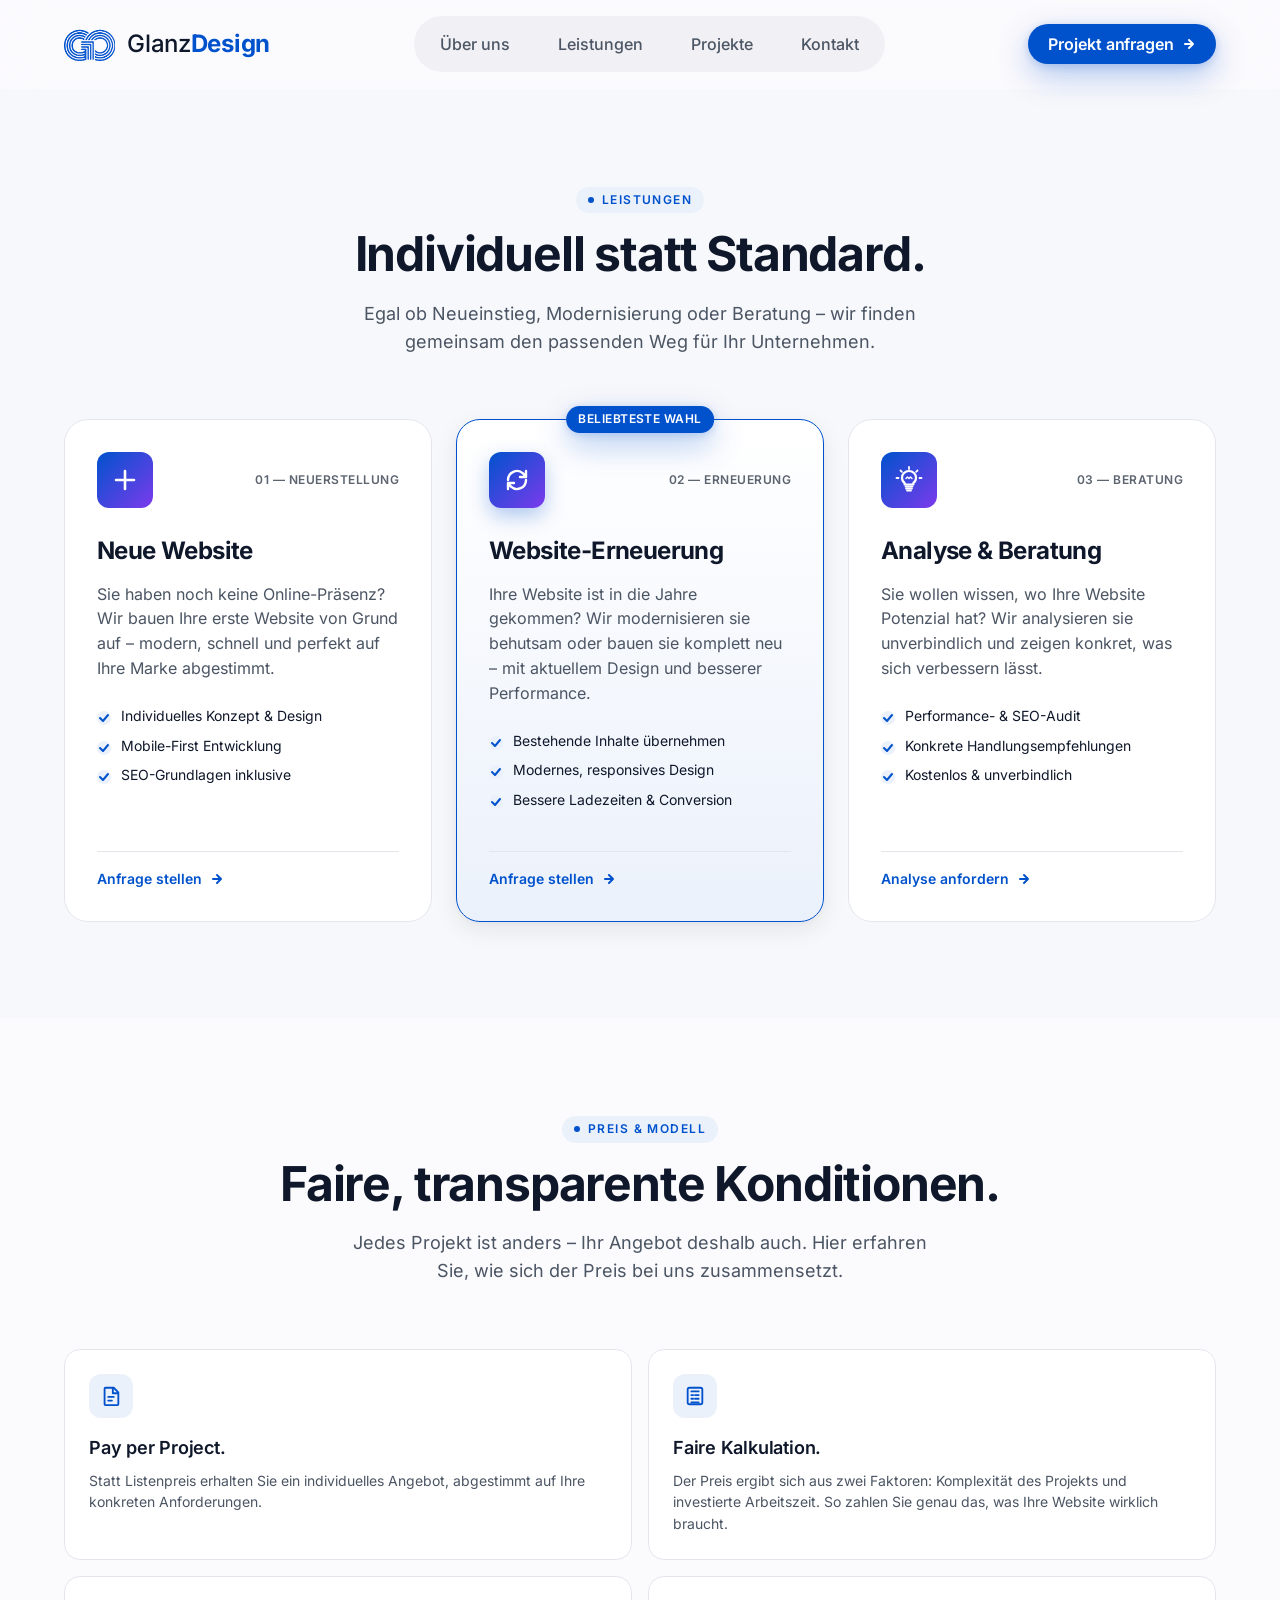
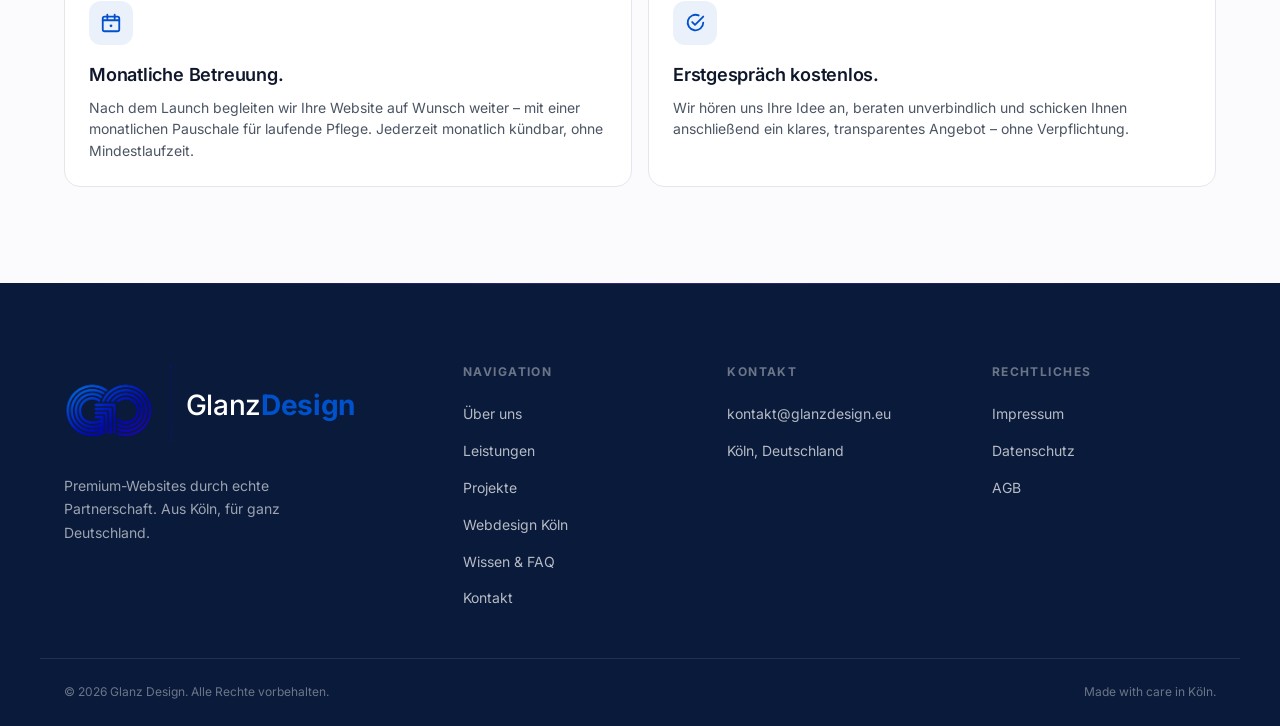
==== commit 0b1c6388: "Headline-Fill auf Unterseiten (Leistungen/Projekte/Über uns) deaktiviert Hauptüberschrift ist dort b" ====
--- a/leistungen.html
+++ b/leistungen.html
@@ -1,5 +1,5 @@
 <!DOCTYPE html>
-<html lang="de">
+<html lang="de" data-no-headline-fill>
 <head>
     <meta charset="UTF-8">
     <meta name="viewport" content="width=device-width, initial-scale=1.0">
@@ -32,7 +32,7 @@
       } catch (_) {}
     </script>
 
-    <link rel="stylesheet" href="assets/css/main.css?v=30">
+    <link rel="stylesheet" href="assets/css/main.css?v=32">
 
     <noscript>
         <style>
--- a/assets/css/main.css
+++ b/assets/css/main.css
@@ -3886,6 +3886,10 @@
 /* Text-Anpassungen innerhalb des Panels */
 .section.contact .contact__title {
   color: var(--color-white);
+  /* Headline-Fill liegt auf dunkelblauem Panel → helle Buchstaben-Variablen,
+     sonst wären die .char-Spans dunkel (schwarz auf dunkelblau = unsichtbar). */
+  --char-dim: rgba(255, 255, 255, 0.18);
+  --char-on: var(--color-white);
 }
 
 .section.contact .contact__text {
@@ -3981,6 +3985,16 @@
 
 .char.is-visible {
   color: var(--char-on);
+}
+
+/* Opt-out: Auf Unterseiten, deren Hauptüberschrift beim Laden schon im Bild
+   ist, würde der Fill auf halbem Stand "hängen bleiben" (letzter Buchstabe
+   ungefüllt = sieht komisch aus). Dort erben die Buchstaben einfach die
+   normale Überschriften-Farbe → ganz normale, voll gefüllte Headline.
+   Aktiviert via <html data-no-headline-fill> auf der jeweiligen Seite. */
+[data-no-headline-fill] .char,
+[data-no-headline-fill] .char.is-visible {
+  color: inherit;
 }
 
 /* Dark-Sektion (z. B. Prozess): helle Schrift, dezent ausgegraut */
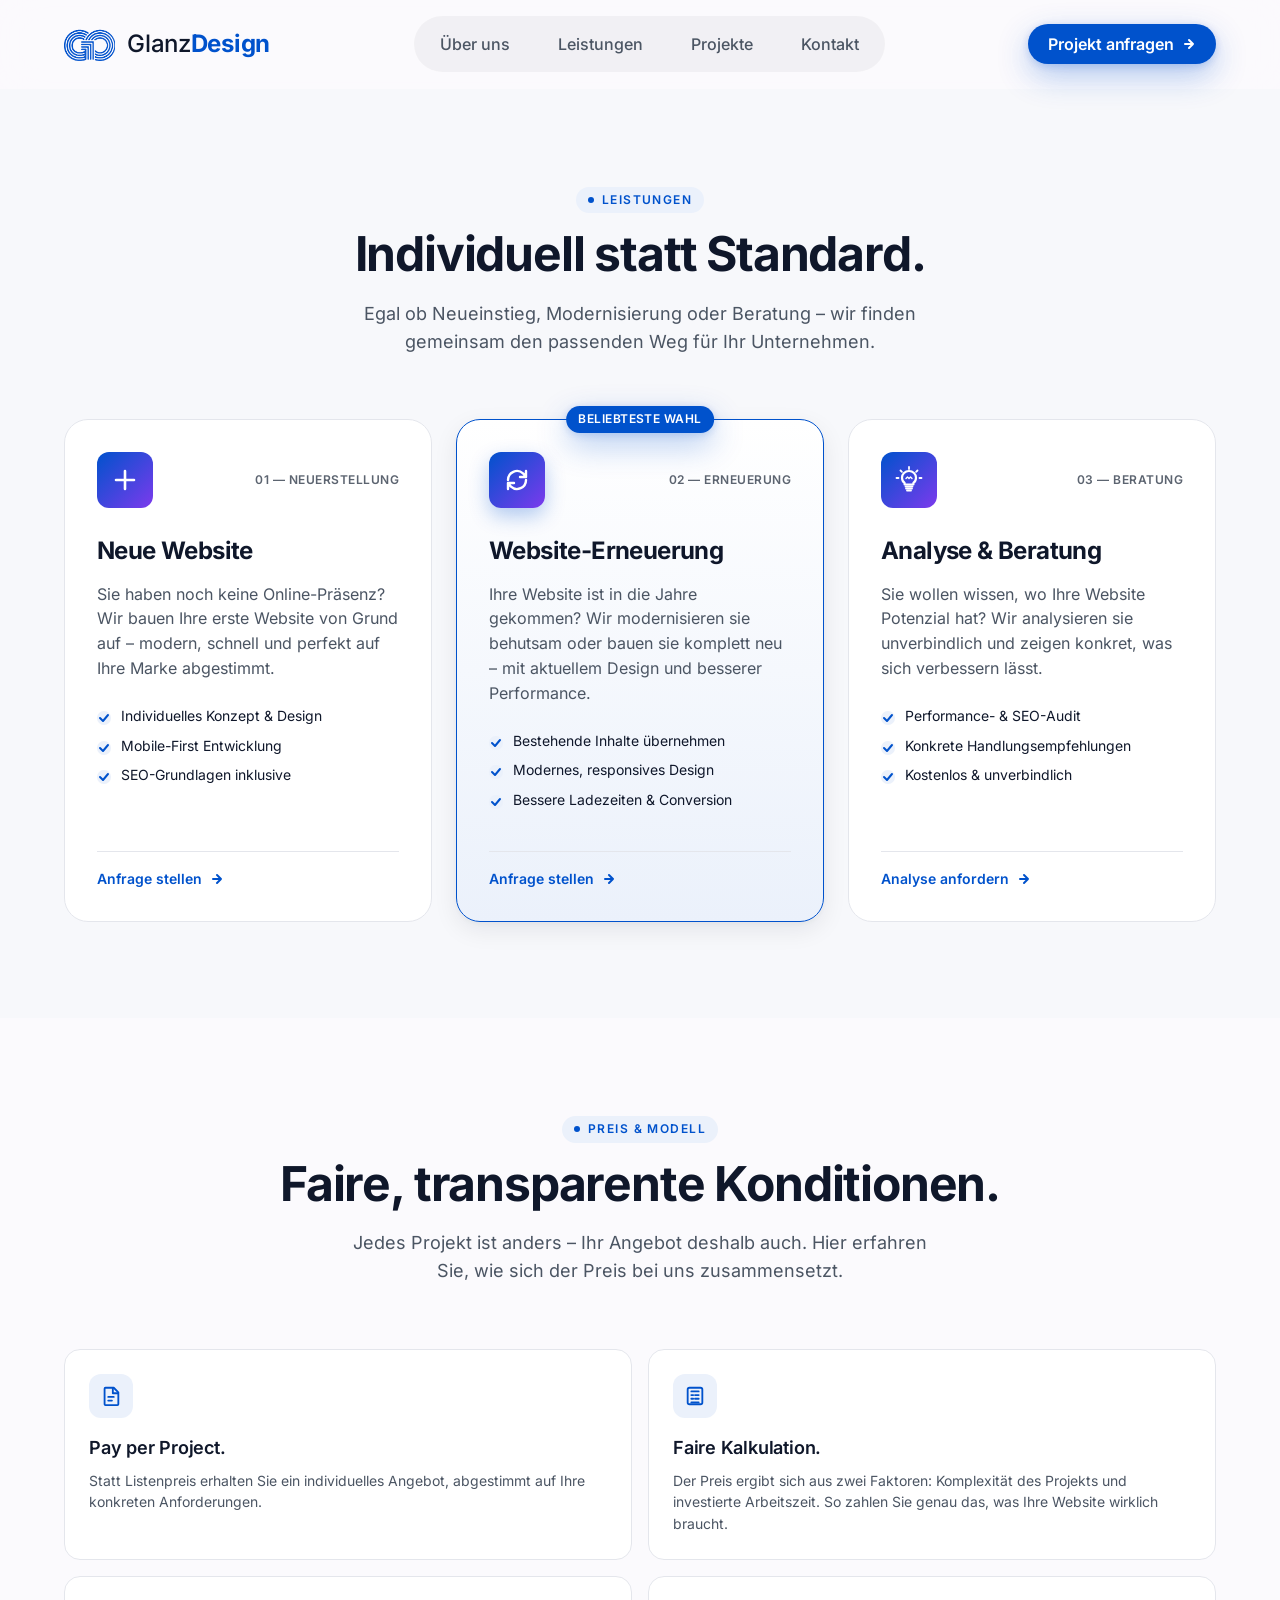
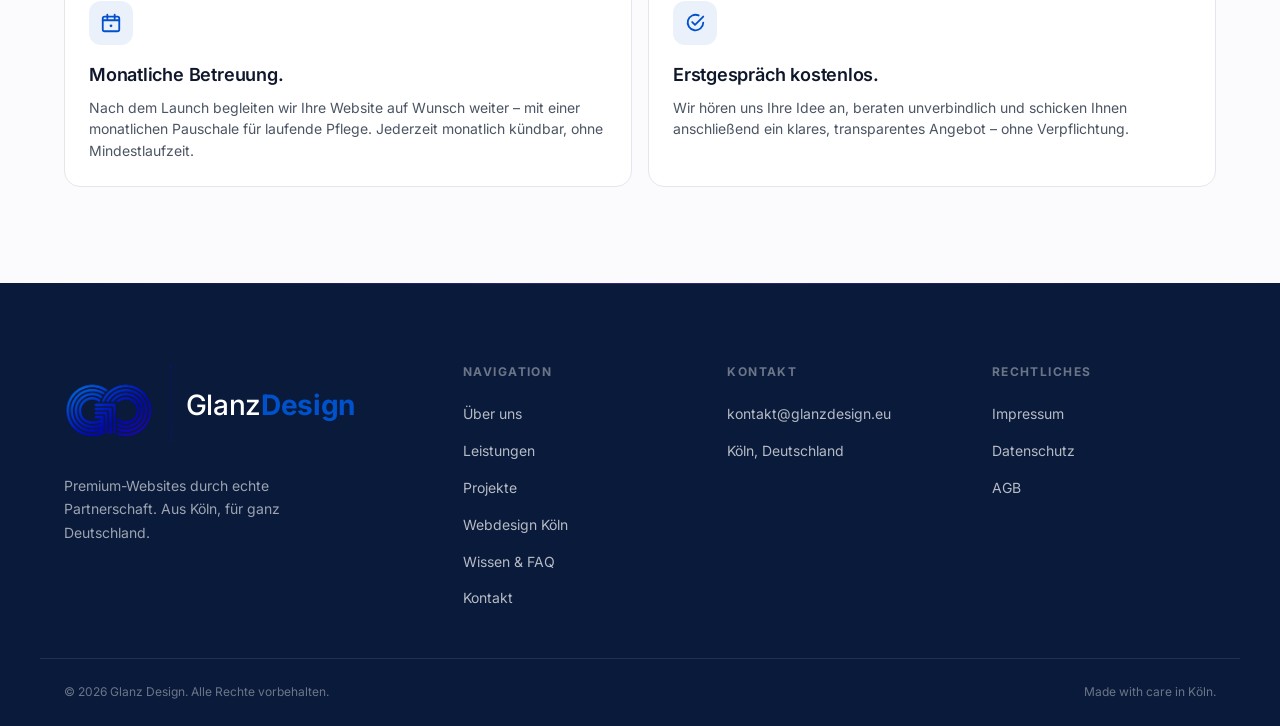
==== commit dcbc9cbf: "chore: site.js Cache-Bust v=21 → v=22 (lädt den Scroll-Perf-Fix) Co-Authored-By: Claude Opus 4.8 (1M" ====
--- a/leistungen.html
+++ b/leistungen.html
@@ -13,15 +13,16 @@
     <meta property="og:locale" content="de_DE">
     <meta property="og:url" content="https://glanzdesign.eu/leistungen.html">
     <meta property="og:site_name" content="Glanz Design">
-    <meta property="og:image" content="https://glanzdesign.eu/assets/images/logo.png">
+    <meta property="og:image" content="https://glanzdesign.eu/assets/images/social-card.png">
     <meta name="twitter:card" content="summary">
     <meta name="twitter:title" content="Webdesign-Leistungen aus Köln | Glanz Design">
-    <meta name="twitter:image" content="https://glanzdesign.eu/assets/images/logo.png">
+    <meta name="twitter:image" content="https://glanzdesign.eu/assets/images/social-card.png">
 
     <link rel="preload" as="font" type="font/woff2" href="assets/fonts/inter-latin.woff2" crossorigin>
     <link rel="preload" as="font" type="font/woff2" href="assets/fonts/fraunces-latin.woff2" crossorigin>
-    <link rel="icon" type="image/png" href="assets/images/logo.png">
-    <link rel="apple-touch-icon" href="assets/images/logo.png">
+    <link rel="icon" type="image/png" sizes="48x48" href="assets/images/favicon-48.png">
+    <link rel="icon" type="image/png" sizes="192x192" href="assets/images/favicon-192.png">
+    <link rel="apple-touch-icon" href="assets/images/apple-touch-icon.png">
 
     <script>
       // Preloader-Skip: hält die Index frei vom is-loading-Flash bei Rück-Navigation.
@@ -393,6 +394,6 @@
     </footer>
 
     <script src="assets/js/lenis.min.js?v=1" defer></script>
-    <script src="assets/js/site.js?v=21" defer></script>
+    <script src="assets/js/site.js?v=22" defer></script>
 </body>
 </html>
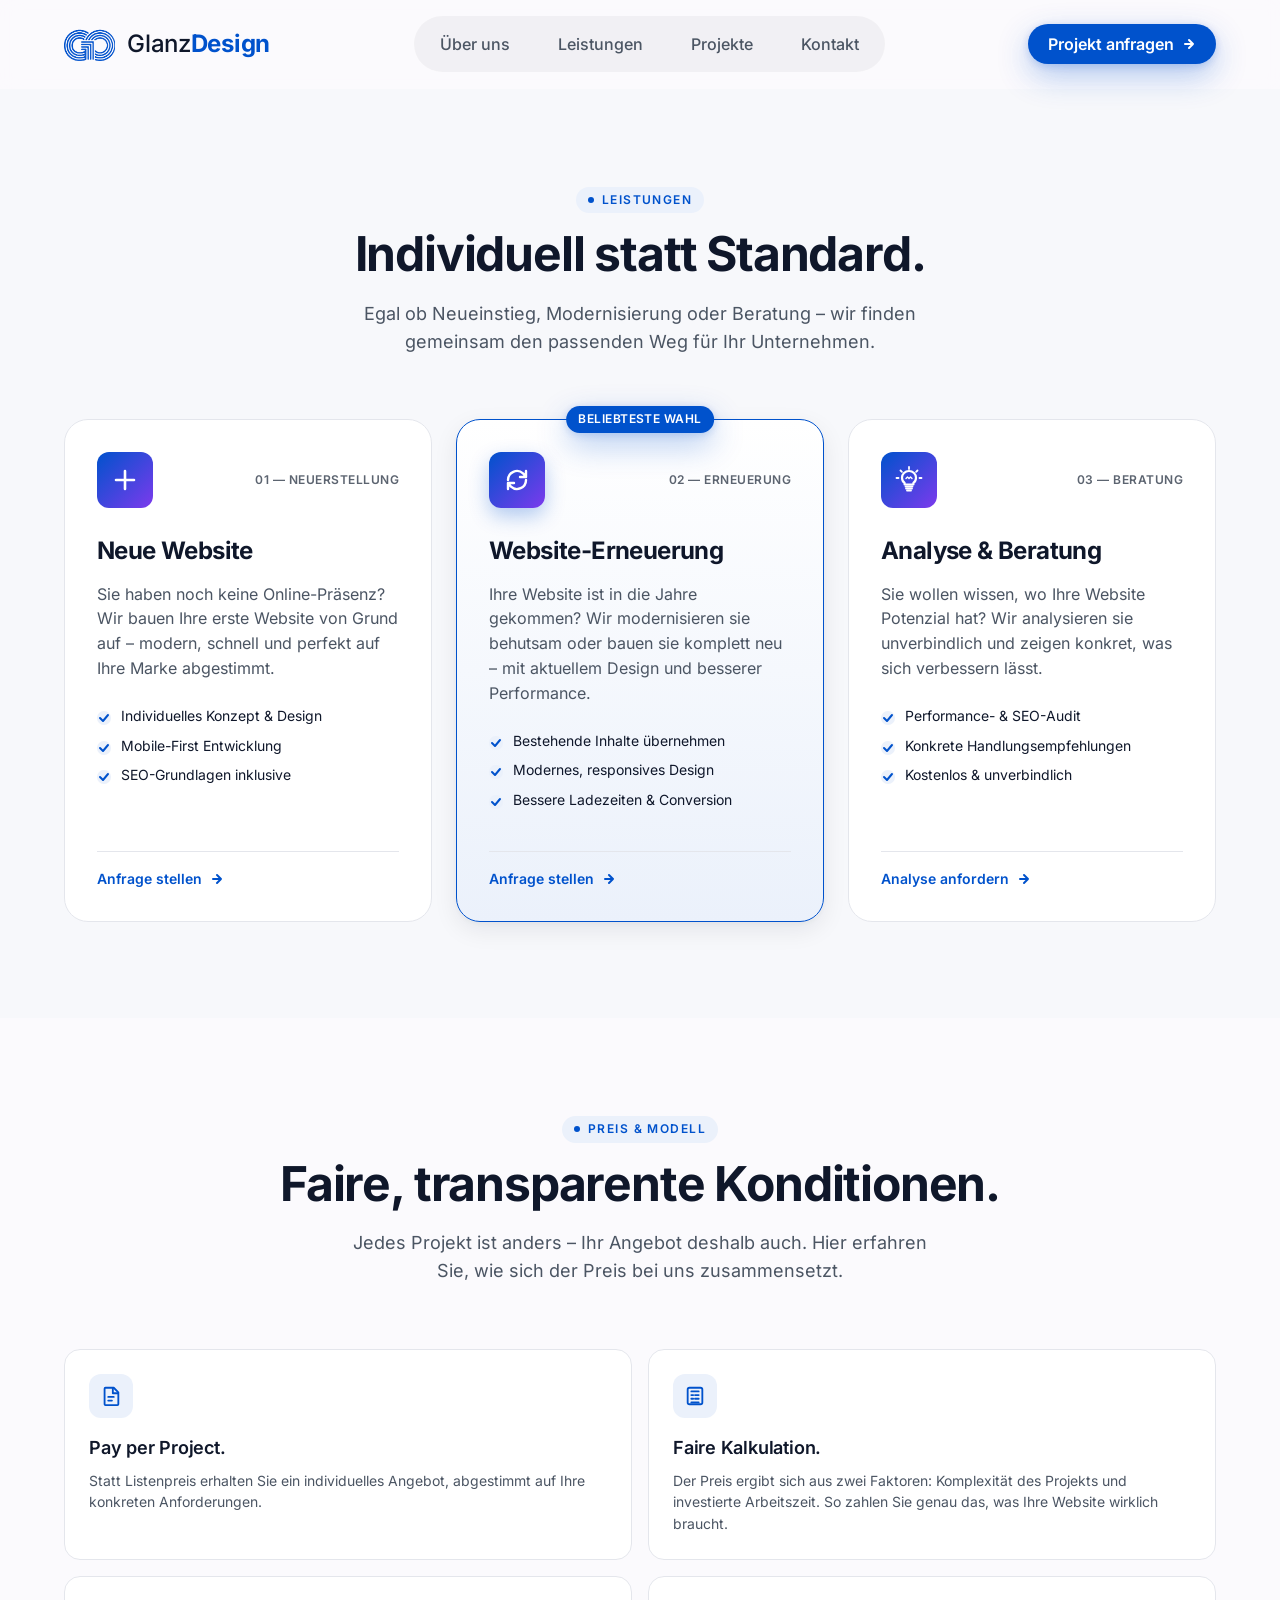
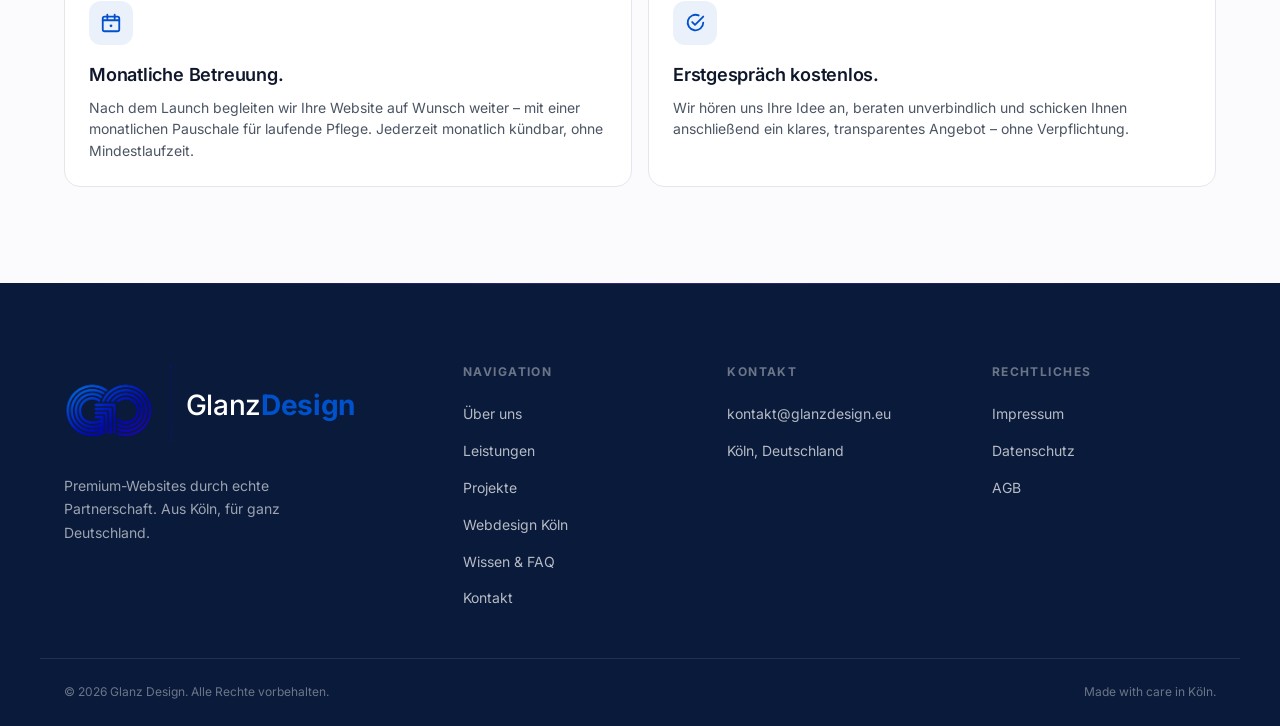
==== commit fd9e5e15: "perf(mac): Header-Blur Desktop 20px→10px + Lenis lerp 0.09→0.13 Messung (Chrome DevTools, echte Mac-" ====
--- a/leistungen.html
+++ b/leistungen.html
@@ -33,7 +33,7 @@
       } catch (_) {}
     </script>
 
-    <link rel="stylesheet" href="assets/css/main.css?v=32">
+    <link rel="stylesheet" href="assets/css/main.css?v=33">
 
     <noscript>
         <style>
@@ -394,6 +394,6 @@
     </footer>
 
     <script src="assets/js/lenis.min.js?v=1" defer></script>
-    <script src="assets/js/site.js?v=22" defer></script>
+    <script src="assets/js/site.js?v=23" defer></script>
 </body>
 </html>
--- a/assets/css/main.css
+++ b/assets/css/main.css
@@ -630,8 +630,12 @@
   top: 0;
   z-index: 100;
   background: rgba(251, 250, 253, 0.85);
-  backdrop-filter: saturate(180%) blur(20px);
-  -webkit-backdrop-filter: saturate(180%) blur(20px);
+  /* Desktop-Blur von 20px auf 10px reduziert: auf Retina-Macs muss die GPU
+     diesen Sticky-Streifen pro Scroll-Frame neu blurren — 20px kostet dort
+     spürbar Füllrate, 10px sieht praktisch identisch aus, scrollt aber runder.
+     (Mobile lag aus genau dem Grund schon länger bei 10px.) */
+  backdrop-filter: saturate(180%) blur(10px);
+  -webkit-backdrop-filter: saturate(180%) blur(10px);
   border-bottom: 1px solid transparent;
   transition: background var(--transition-base),
               border-color var(--transition-base),
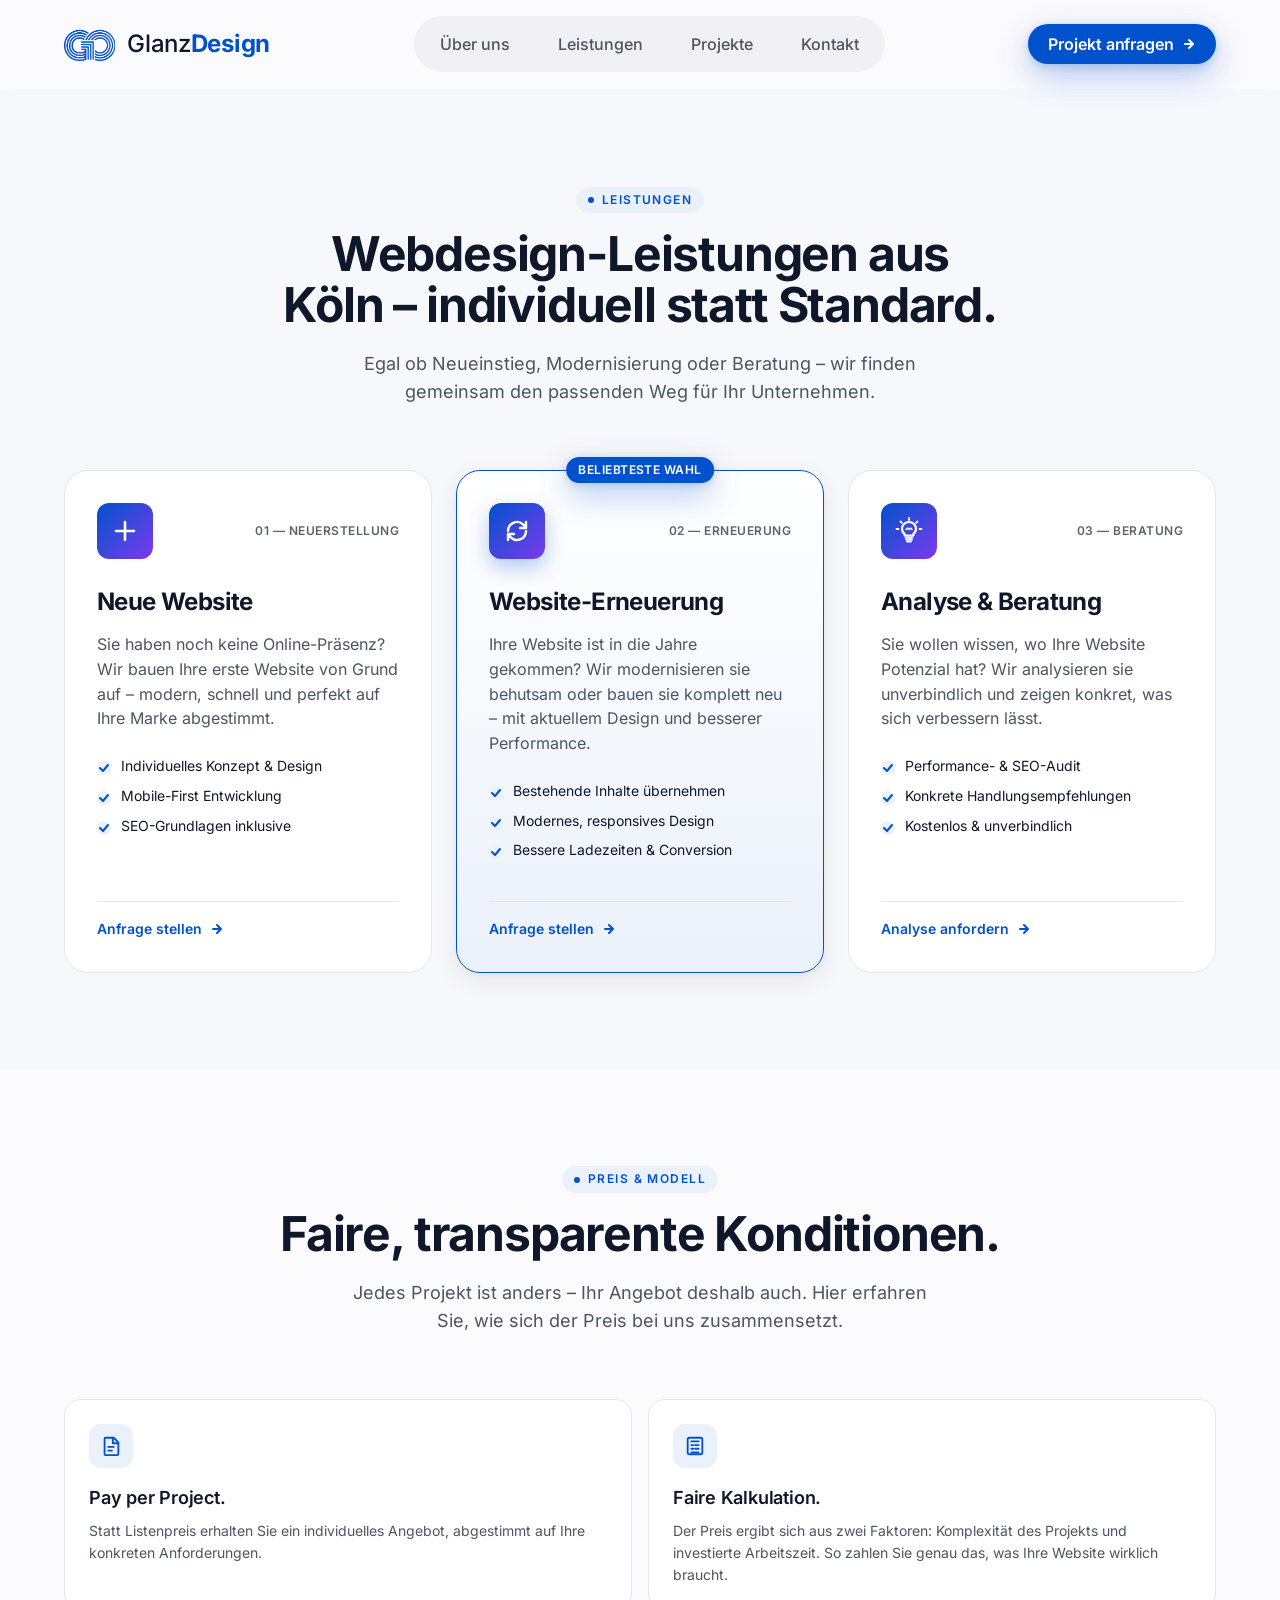
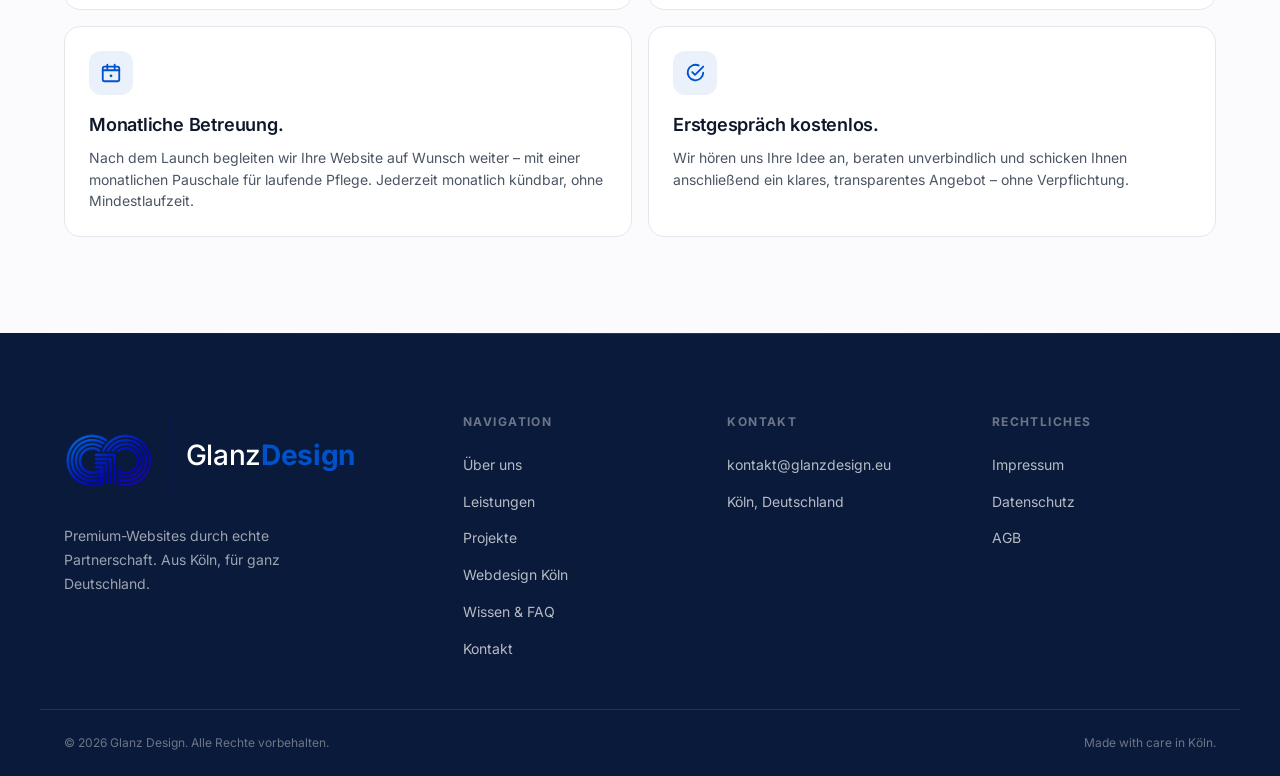
==== commit 9934c15c: "SEO: H1-Headlines mit Keyword 'Webdesign Köln' optimieren Alle 6 Hauptseiten-H1s auf Balance aus Key" ====
--- a/leistungen.html
+++ b/leistungen.html
@@ -46,6 +46,10 @@
       "@context": "https://schema.org",
       "@type": "ProfessionalService",
       "@id": "https://glanzdesign.eu/#business",
+      "sameAs": [
+        "https://share.google/exd5UgoHdvjVvzAuw",
+        "https://www.google.com/search?kgmid=/g/11zckk_xr4"
+      ],
       "name": "Glanz Design",
       "alternateName": "Glanz Design – Webdesign Köln",
       "url": "https://glanzdesign.eu/",
@@ -154,7 +158,7 @@
         <div class="shell">
             <div class="section__header reveal">
                 <span class="section__eyebrow">Leistungen</span>
-                <h1 class="section__title">Individuell statt Standard.</h1>
+                <h1 class="section__title">Webdesign-Leistungen aus Köln – individuell statt Standard.</h1>
                 <p class="section__subtitle">
                     Egal ob Neueinstieg, Modernisierung oder Beratung – wir finden gemeinsam
                     den passenden Weg für Ihr Unternehmen.
